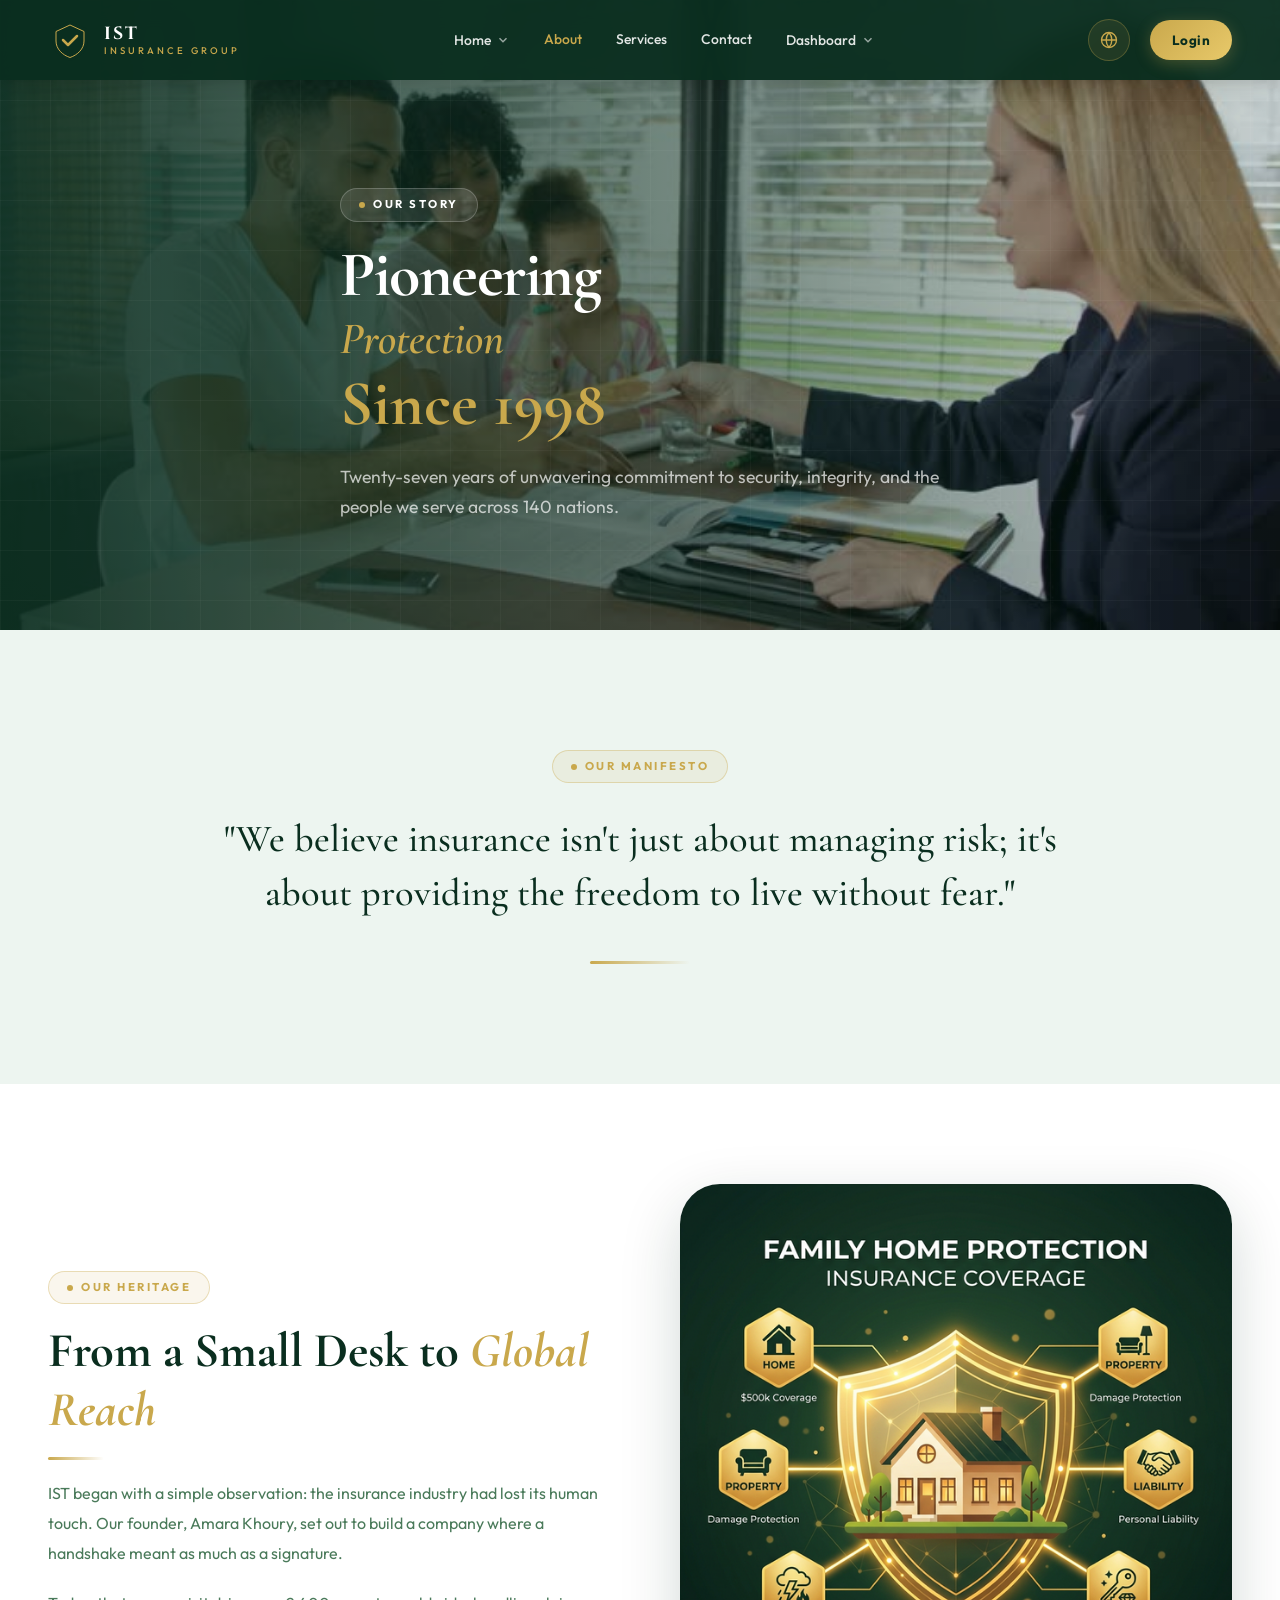
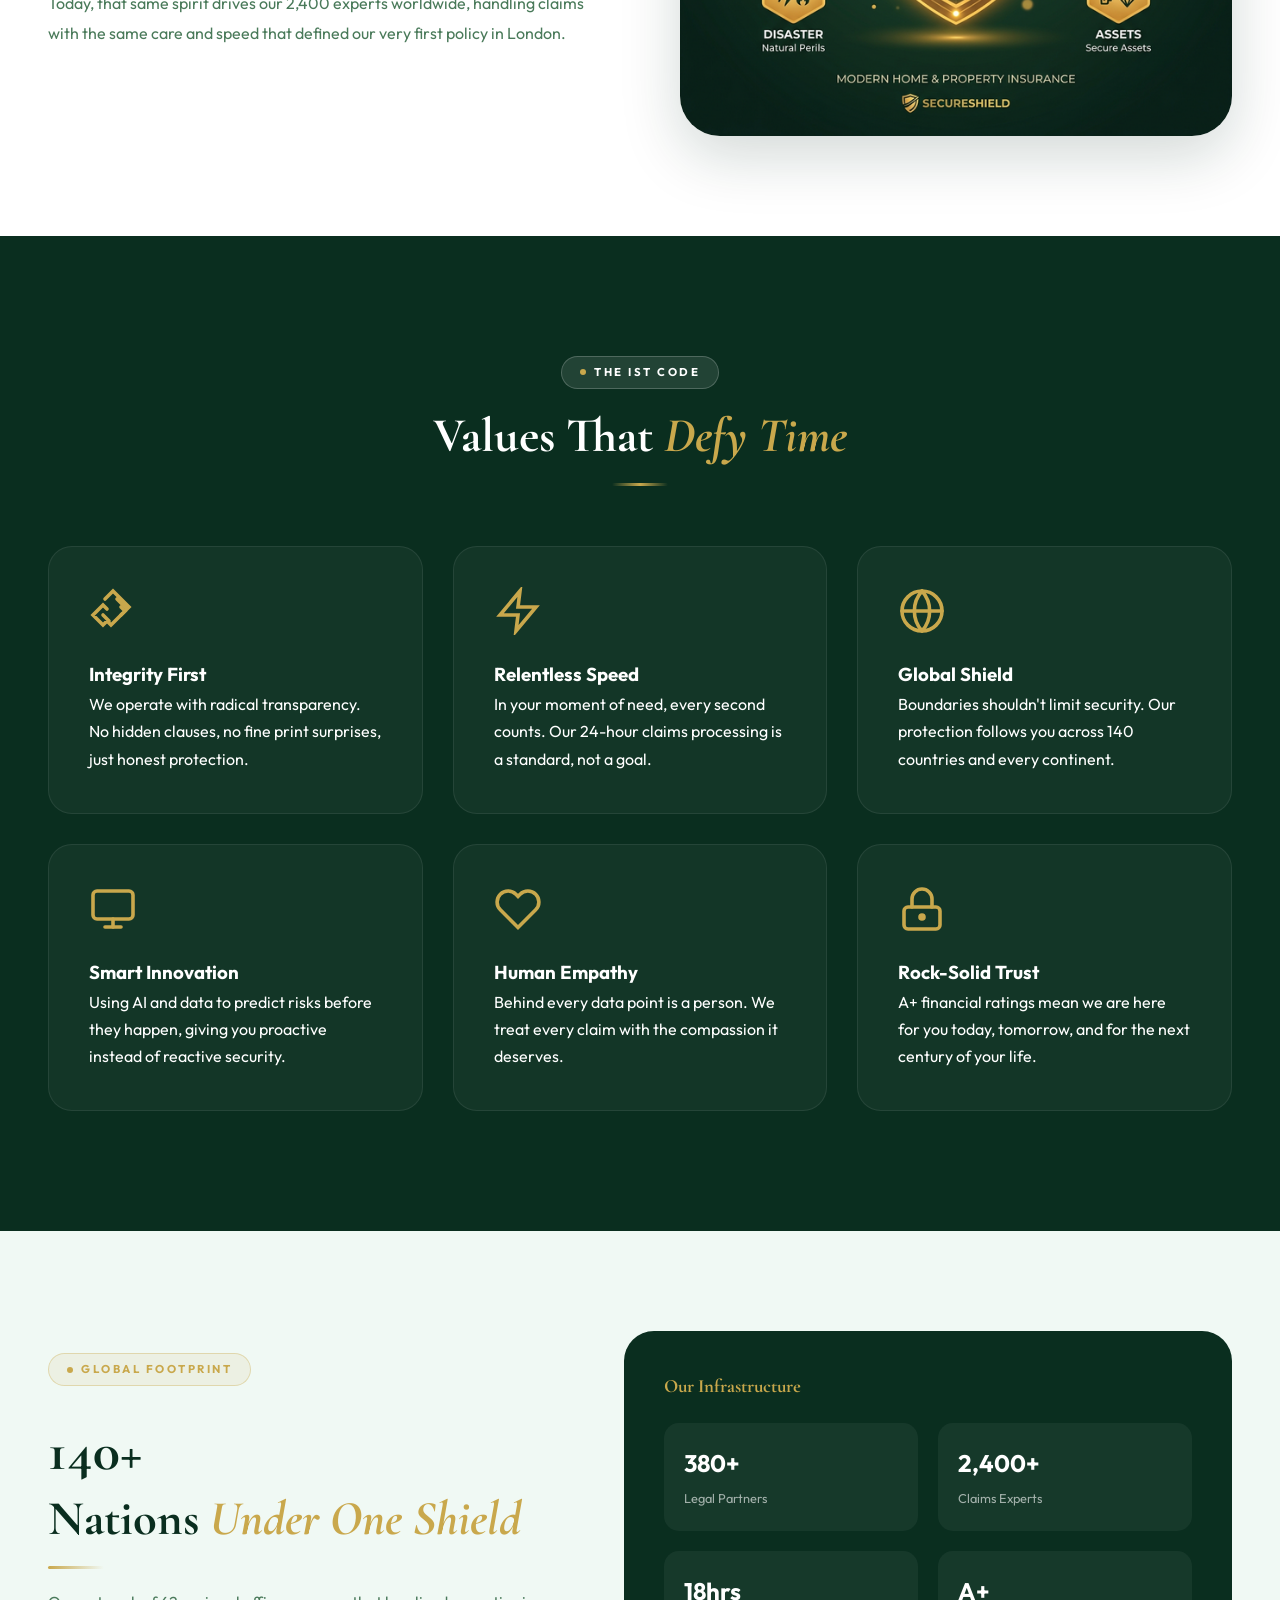
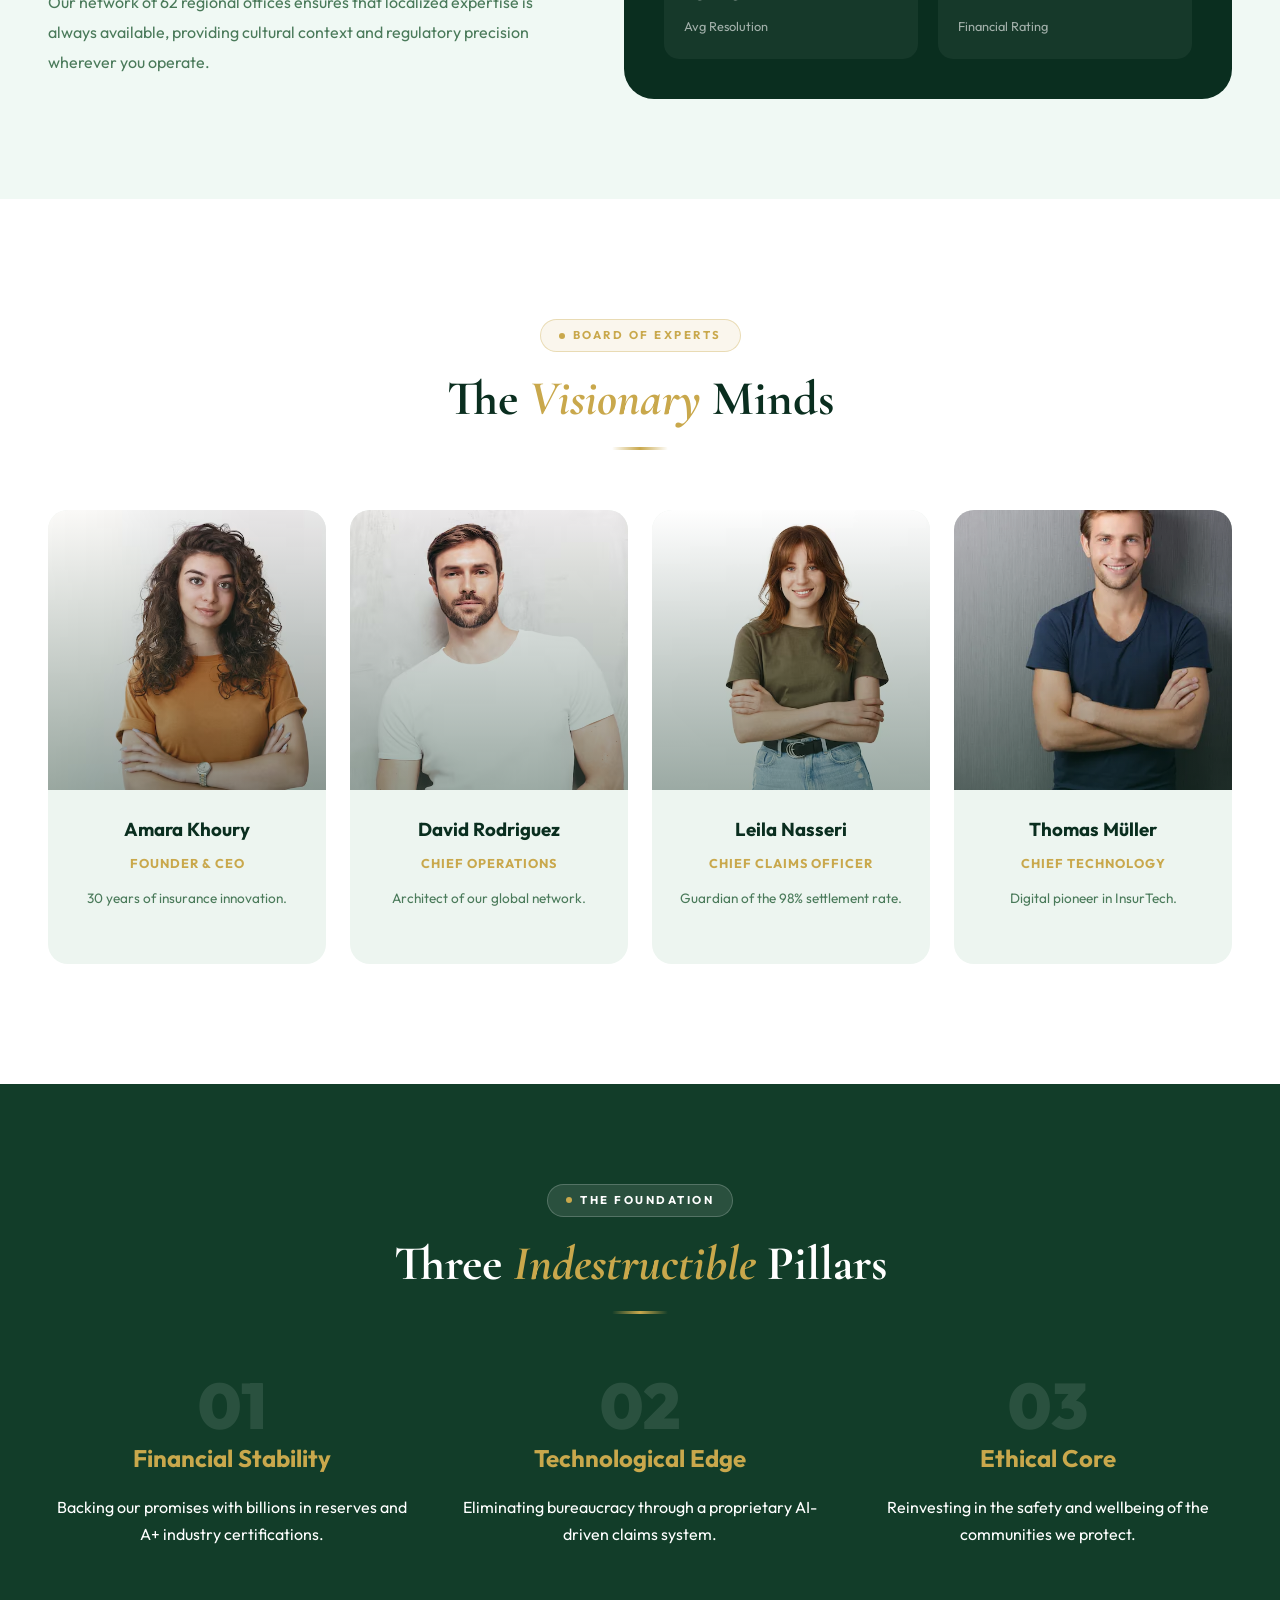
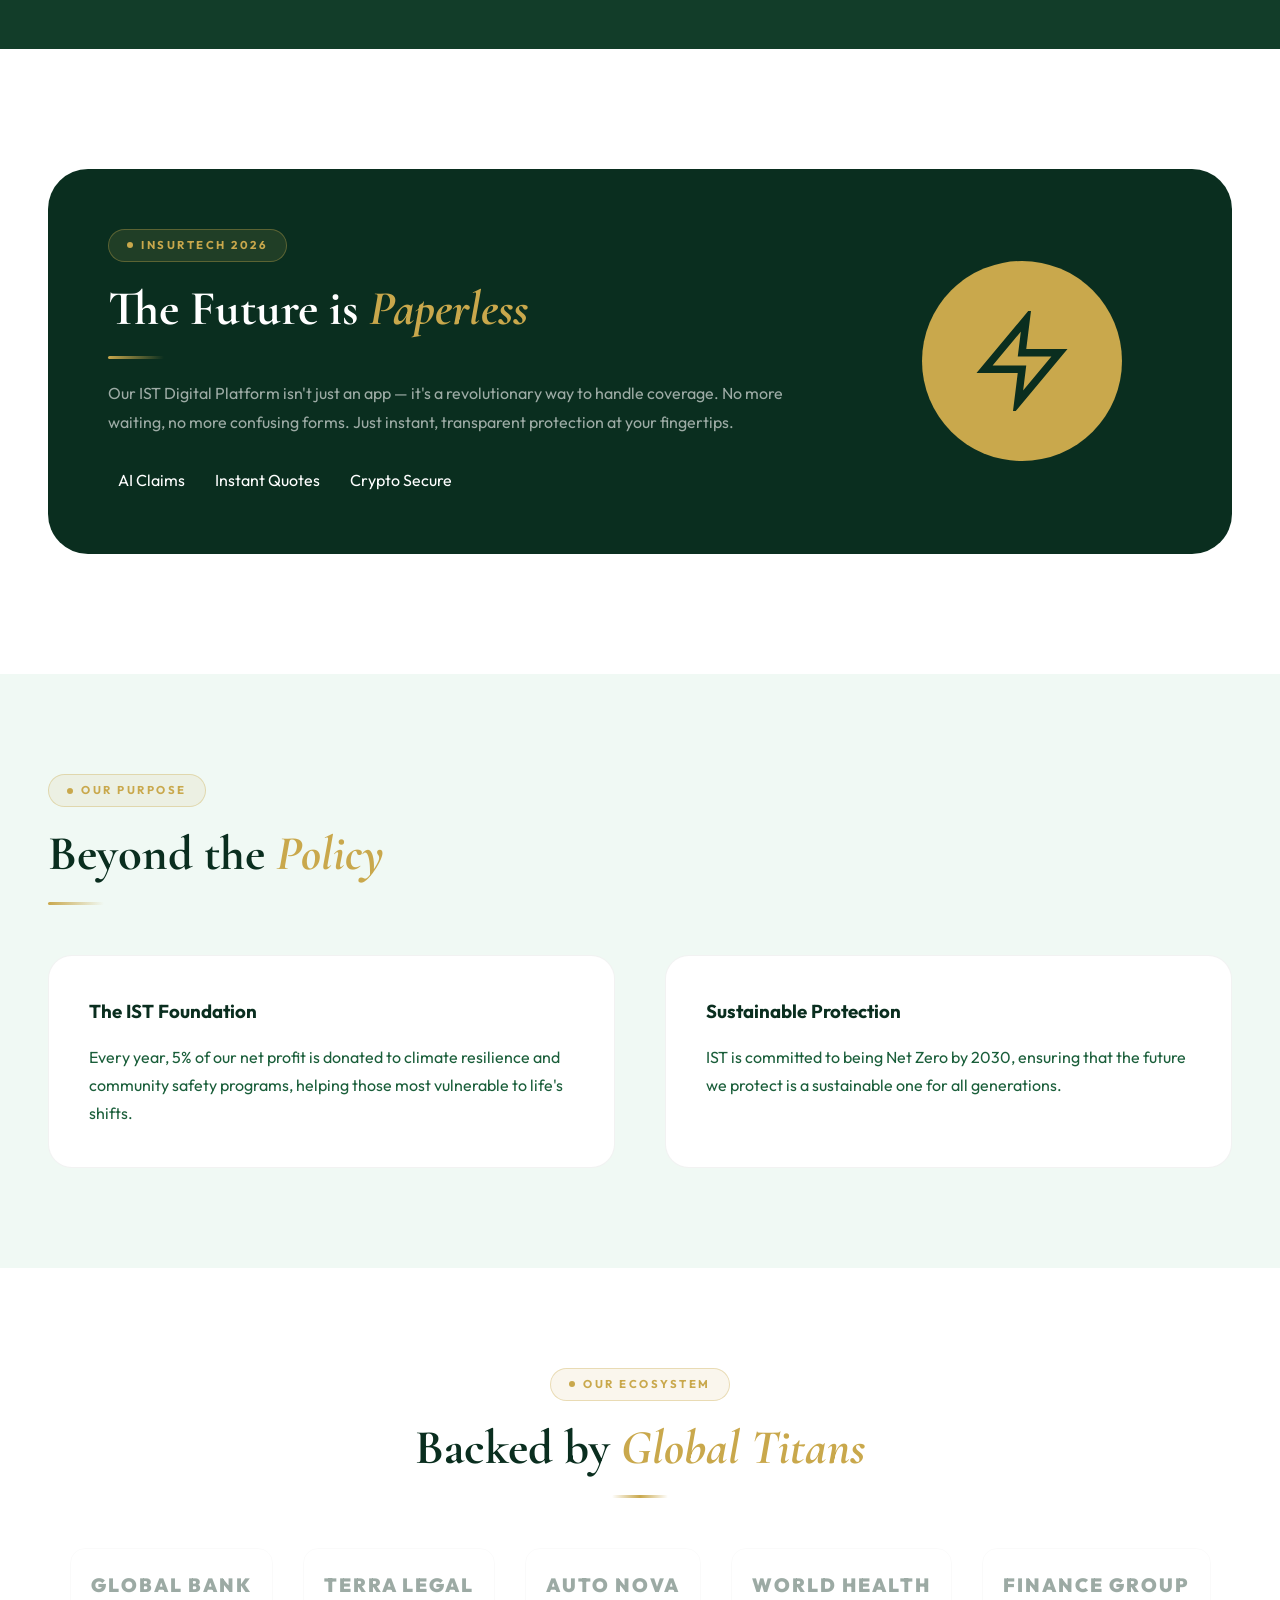
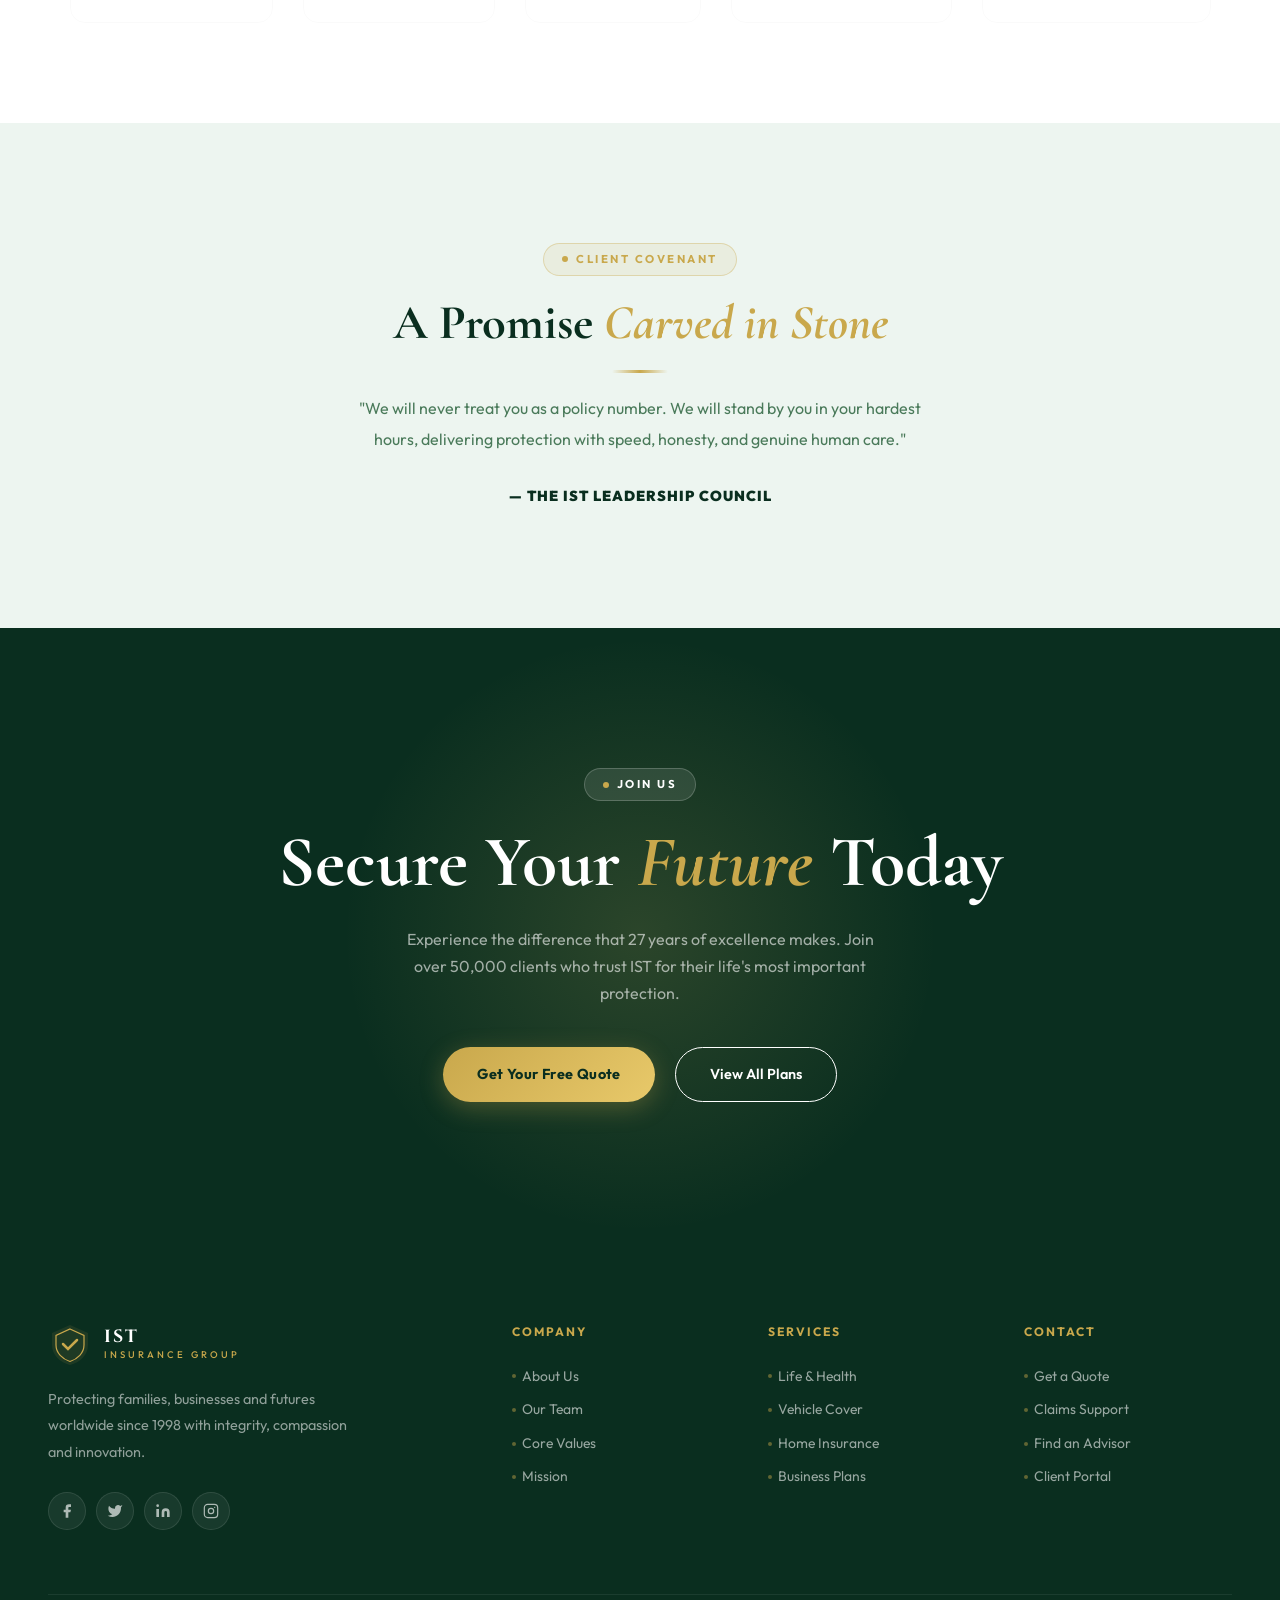
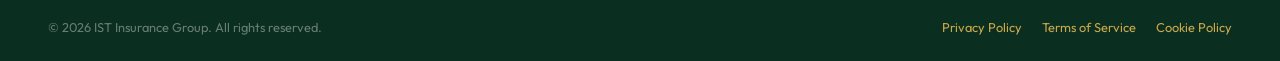
==== about.html @ d2c10c04 "Initial commit" ====
<!DOCTYPE html>
<html lang="en" dir="ltr">
<head>
    <meta charset="UTF-8"/>
    <meta name="viewport" content="width=device-width,initial-scale=1.0"/>
    <title>About IST Insurance — 27 Years of Trusted Protection</title>
    <meta name="description" content="Learn about IST Insurance Group, our 27-year heritage, our global mission, and the leadership team driving the future of protection."/>
    <link rel="icon" href="favicon.svg" type="image/svg+xml"/>
    <link rel="stylesheet" href="styles.css"/>
    <link rel="stylesheet" href="about.css"/>
</head>
<body>

<!-- 1. HERO SECTION -->
<section class="abt-hero section" id="page-hero">
    <div class="abt-hero-bg"></div>
    <div class="abt-hero-grid"></div>
    <div class="container">
        <div class="abt-hero-content reveal">
            <div class="section-badge" style="background:rgba(255,255,255,0.1);border-color:rgba(255,255,255,0.2);color:#fff">Our Story</div>
            <h1 class="reveal delay-1">
                <span class="hero-h-top">Pioneering</span>
                <span class="hero-h-mid">Protection</span>
                <span class="hero-h-bot">Since 1998</span>
            </h1>
            <p class="reveal delay-2" style="color:rgba(255,255,255,0.7);max-width:600px;font-size:1.1rem">Twenty-seven years of unwavering commitment to security, integrity, and the people we serve across 140 nations.</p>
        </div>
    </div>
</section>

<!-- 2. MANIFESTO SECTION -->
<section class="abt-manifesto section" id="manifesto">
    <div class="container">
        <div class="reveal">
            <div class="section-badge" style="margin-bottom:30px">Our Manifesto</div>
            <p class="manifesto-text">"We believe insurance isn't just about managing risk; it's about providing the freedom to live without fear."</p>
            <div class="gold-line" style="margin:40px auto 0;width:100px"></div>
        </div>
    </div>
</section>

<!-- 3. HERITAGE / STORY SECTION -->
<section class="abt-heritage section" id="heritage">
    <div class="container">
        <div class="heritage-grid">
            <div class="reveal-left">
                <div class="section-badge">Our Heritage</div>
                <h2 class="section-title">From a Small Desk to <span class="accent">Global Reach</span></h2>
                <div class="gold-line"></div>
                <p class="section-subtitle">IST began with a simple observation: the insurance industry had lost its human touch. Our founder, Amara Khoury, set out to build a company where a handshake meant as much as a signature.</p>
                <p class="section-subtitle" style="margin-top:20px">Today, that same spirit drives our 2,400 experts worldwide, handling claims with the same care and speed that defined our very first policy in London.</p>
            </div>
            <div class="heritage-img reveal-right delay-2">
                <img src="img_why.png" alt="IST Heritage"/>
            </div>
        </div>
    </div>
</section>

<!-- 4. CORE VALUES SECTION -->
<section class="abt-values section" id="values">
    <div class="container">
        <div class="text-center">
            <div class="section-badge" style="background:rgba(255,255,255,0.1);border-color:rgba(255,255,255,0.2);color:#fff">The IST Code</div>
            <h2 class="section-title section-title-light reveal delay-1">Values That <span class="accent">Defy Time</span></h2>
            <div class="gold-line"></div>
        </div>
        <div class="values-grid-abt">
            <div class="val-card-abt reveal delay-1">
                <span class="val-icon-abt" data-icon="handshake"></span>
                <h3>Integrity First</h3>
                <p>We operate with radical transparency. No hidden clauses, no fine print surprises, just honest protection.</p>
            </div>
            <div class="val-card-abt reveal delay-2">
                <span class="val-icon-abt" data-icon="lightning"></span>
                <h3>Relentless Speed</h3>
                <p>In your moment of need, every second counts. Our 24-hour claims processing is a standard, not a goal.</p>
            </div>
            <div class="val-card-abt reveal delay-3">
                <span class="val-icon-abt" data-icon="globe"></span>
                <h3>Global Shield</h3>
                <p>Boundaries shouldn't limit security. Our protection follows you across 140 countries and every continent.</p>
            </div>
            <div class="val-card-abt reveal delay-4">
                <span class="val-icon-abt" data-icon="digital"></span>
                <h3>Smart Innovation</h3>
                <p>Using AI and data to predict risks before they happen, giving you proactive instead of reactive security.</p>
            </div>
            <div class="val-card-abt reveal delay-5">
                <span class="val-icon-abt" data-icon="heart"></span>
                <h3>Human Empathy</h3>
                <p>Behind every data point is a person. We treat every claim with the compassion it deserves.</p>
            </div>
            <div class="val-card-abt reveal delay-6">
                <span class="val-icon-abt" data-icon="secure"></span>
                <h3>Rock-Solid Trust</h3>
                <p>A+ financial ratings mean we are here for you today, tomorrow, and for the next century of your life.</p>
            </div>
        </div>
    </div>
</section>

<!-- 5. GLOBAL IMPACT SECTION -->
<section class="abt-global section" id="global">
    <div class="container">
        <div class="global-grid-abt">
            <div class="reveal-left">
                <div class="section-badge">Global Footprint</div>
                <h1 style="font-family:var(--ff-display);font-size:3.5rem;color:var(--forest);font-weight:900">140+</h1>
                <h2 class="section-title" style="margin-top:-10px">Nations <span class="accent">Under One Shield</span></h2>
                <div class="gold-line"></div>
                <p class="section-subtitle">Our network of 62 regional offices ensures that localized expertise is always available, providing cultural context and regulatory precision wherever you operate.</p>
            </div>
            <div class="reveal-right delay-2">
                <div style="background:var(--forest);border-radius:30px;padding:40px;color:#fff">
                    <h3 style="font-family:var(--ff-display);margin-bottom:20px;color:var(--gold)">Our Infrastructure</h3>
                    <div style="display:grid;grid-template-columns:1fr 1fr;gap:20px">
                        <div style="background:rgba(255,255,255,0.05);padding:20px;border-radius:15px">
                            <strong style="display:block;font-size:1.5rem">380+</strong>
                            <span style="font-size:0.8rem;opacity:0.6">Legal Partners</span>
                        </div>
                        <div style="background:rgba(255,255,255,0.05);padding:20px;border-radius:15px">
                            <strong style="display:block;font-size:1.5rem">2,400+</strong>
                            <span style="font-size:0.8rem;opacity:0.6">Claims Experts</span>
                        </div>
                        <div style="background:rgba(255,255,255,0.05);padding:20px;border-radius:15px">
                            <strong style="display:block;font-size:1.5rem">18hrs</strong>
                            <span style="font-size:0.8rem;opacity:0.6">Avg Resolution</span>
                        </div>
                        <div style="background:rgba(255,255,255,0.05);padding:20px;border-radius:15px">
                            <strong style="display:block;font-size:1.5rem">A+</strong>
                            <span style="font-size:0.8rem;opacity:0.6">Financial Rating</span>
                        </div>
                    </div>
                </div>
            </div>
        </div>
    </div>
</section>

<!-- 6. LEADERSHIP TEAM SECTION -->
<section class="abt-leadership section" id="leadership">
    <div class="container">
        <div class="text-center">
            <div class="section-badge">Board of Experts</div>
            <h2 class="section-title">The <span class="accent">Visionary</span> Minds</h2>
            <div class="gold-line"></div>
        </div>
        <div class="leadership-grid-abt">
            <div class="leader-card reveal delay-1">
                <div class="leader-img"><img src="f1.avif" style="width:100%;height:100%;object-fit:cover" alt="Amara Khoury"/></div>
                <div class="leader-info">
                    <h3>Amara Khoury</h3>
                    <span>Founder & CEO</span>
                    <p style="font-size:0.85rem;color:var(--text-light);margin-top:10px">30 years of insurance innovation.</p>
                </div>
            </div>
            <div class="leader-card reveal delay-2">
                <div class="leader-img"><img src="m1.avif" style="width:100%;height:100%;object-fit:cover" alt="David Rodriguez"/></div>
                <div class="leader-info">
                    <h3>David Rodriguez</h3>
                    <span>Chief Operations</span>
                    <p style="font-size:0.85rem;color:var(--text-light);margin-top:10px">Architect of our global network.</p>
                </div>
            </div>
            <div class="leader-card reveal delay-3">
                <div class="leader-img"><img src="f2.avif" style="width:100%;height:100%;object-fit:cover" alt="Leila Nasseri"/></div>
                <div class="leader-info">
                    <h3>Leila Nasseri</h3>
                    <span>Chief Claims Officer</span>
                    <p style="font-size:0.85rem;color:var(--text-light);margin-top:10px">Guardian of the 98% settlement rate.</p>
                </div>
            </div>
            <div class="leader-card reveal delay-4">
                <div class="leader-img"><img src="m2.jpg" style="width:100%;height:100%;object-fit:cover" alt="Thomas Müller"/></div>
                <div class="leader-info">
                    <h3>Thomas Müller</h3>
                    <span>Chief Technology</span>
                    <p style="font-size:0.85rem;color:var(--text-light);margin-top:10px">Digital pioneer in InsurTech.</p>
                </div>
            </div>
        </div>
    </div>
</section>

<!-- 7. OUR PILLARS SECTION -->
<section class="abt-pillars section" id="pillars">
    <div class="container">
        <div class="text-center">
            <div class="section-badge" style="background:rgba(255,255,255,0.1);border-color:rgba(255,255,255,0.2);color:#fff">The Foundation</div>
            <h2 class="section-title section-title-light">Three <span class="accent">Indestructible</span> Pillars</h2>
            <div class="gold-line"></div>
        </div>
        <div class="pillar-row">
            <div class="pillar-item reveal delay-1">
                <div class="pillar-num">01</div>
                <h3>Financial Stability</h3>
                <p>Backing our promises with billions in reserves and A+ industry certifications.</p>
            </div>
            <div class="pillar-item reveal delay-2">
                <div class="pillar-num">02</div>
                <h3>Technological Edge</h3>
                <p>Eliminating bureaucracy through a proprietary AI-driven claims system.</p>
            </div>
            <div class="pillar-item reveal delay-3">
                <div class="pillar-num">03</div>
                <h3>Ethical Core</h3>
                <p>Reinvesting in the safety and wellbeing of the communities we protect.</p>
            </div>
        </div>
    </div>
</section>

<!-- 8. INNOVATION HUB SECTION -->
<section class="abt-innovation section" id="innovation">
    <div class="container">
        <div class="innov-box reveal">
            <div style="flex:1">
                <div class="section-badge" style="background:rgba(232, 201, 106, 0.1);color:var(--gold)">InsurTech 2026</div>
                <h2 class="section-title section-title-light">The Future is <span class="accent">Paperless</span></h2>
                <div class="gold-line"></div>
                <p style="color:rgba(255,255,255,0.6);margin-top:20px;line-height:1.8">Our IST Digital Platform isn't just an app — it's a revolutionary way to handle coverage. No more waiting, no more confusing forms. Just instant, transparent protection at your fingertips.</p>
                <div style="display:flex;gap:20px;margin-top:30px">
                    <span style="display:flex;align-items:center;gap:10px"><span data-icon="check" style="color:var(--gold)"></span>AI Claims</span>
                    <span style="display:flex;align-items:center;gap:10px"><span data-icon="check" style="color:var(--gold)"></span>Instant Quotes</span>
                    <span style="display:flex;align-items:center;gap:10px"><span data-icon="check" style="color:var(--gold)"></span>Crypto Secure</span>
                </div>
            </div>
            <div style="flex:0 0 300px;text-align:center">
                <div style="width:200px;height:200px;background:var(--gold);border-radius:50%;margin:0 auto;display:flex;align-items:center;justify-content:center;color:var(--forest)">
                    <div data-icon="lightning" style="width:100px;height:100px"></div>
                </div>
            </div>
        </div>
    </div>
</section>

<!-- 9. SOCIAL RESPONSIBILITY SECTION -->
<section class="abt-csr section" id="csr">
    <div class="container">
        <div class="reveal">
            <div class="section-badge">Our Purpose</div>
            <h2 class="section-title">Beyond the <span class="accent">Policy</span></h2>
            <div class="gold-line"></div>
        </div>
        <div class="csr-grid">
            <div class="reveal-left delay-1" style="background:#fff;padding:40px;border-radius:24px;border:1px solid rgba(0,0,0,0.05)">
                <h3 style="color:var(--forest);margin-bottom:15px">The IST Foundation</h3>
                <p style="color:var(--text-mid);line-height:1.75">Every year, 5% of our net profit is donated to climate resilience and community safety programs, helping those most vulnerable to life's shifts.</p>
            </div>
            <div class="reveal-right delay-2" style="background:#fff;padding:40px;border-radius:24px;border:1px solid rgba(0,0,0,0.05)">
                <h3 style="color:var(--forest);margin-bottom:15px">Sustainable Protection</h3>
                <p style="color:var(--text-mid);line-height:1.75">IST is committed to being Net Zero by 2030, ensuring that the future we protect is a sustainable one for all generations.</p>
            </div>
        </div>
    </div>
</section>

<!-- 10. PARTNERS SECTION -->
<section class="abt-partners section" id="partners">
    <div class="container">
        <div class="text-center reveal">
            <div class="section-badge">Our Ecosystem</div>
            <h2 class="section-title">Backed by <span class="accent">Global Titans</span></h2>
            <div class="gold-line"></div>
        </div>
        <div class="partner-wrap reveal delay-1">
            <div style="padding:20px;border:1px solid rgba(0,0,0,0.05);border-radius:15px;font-weight:900;opacity:0.4;font-size:1.2rem;letter-spacing:2px">GLOBAL BANK</div>
            <div style="padding:20px;border:1px solid rgba(0,0,0,0.05);border-radius:15px;font-weight:900;opacity:0.4;font-size:1.2rem;letter-spacing:2px">TERRA LEGAL</div>
            <div style="padding:20px;border:1px solid rgba(0,0,0,0.05);border-radius:15px;font-weight:900;opacity:0.4;font-size:1.2rem;letter-spacing:2px">AUTO NOVA</div>
            <div style="padding:20px;border:1px solid rgba(0,0,0,0.05);border-radius:15px;font-weight:900;opacity:0.4;font-size:1.2rem;letter-spacing:2px">WORLD HEALTH</div>
            <div style="padding:20px;border:1px solid rgba(0,0,0,0.05);border-radius:15px;font-weight:900;opacity:0.4;font-size:1.2rem;letter-spacing:2px">FINANCE GROUP</div>
        </div>
    </div>
</section>

<!-- 11. OUR PROMISE SECTION -->
<section class="abt-promise section" id="promise">
    <div class="container">
        <div class="reveal text-center">
            <div class="section-badge">Client Covenant</div>
            <h2 class="section-title">A Promise <span class="accent">Carved in Stone</span></h2>
            <div class="gold-line"></div>
            <p class="section-subtitle" style="margin:20px auto 0">"We will never treat you as a policy number. We will stand by you in your hardest hours, delivering protection with speed, honesty, and genuine human care."</p>
            <div style="margin-top:30px;font-weight:900;color:var(--forest);font-size:0.9rem;letter-spacing:1px">— THE IST LEADERSHIP COUNCIL</div>
        </div>
    </div>
</section>

<!-- 12. FINAL CTA SECTION -->
<section class="abt-cta section" id="join">
    <div class="cta-glow"></div>
    <div class="container reveal">
        <div class="section-badge" style="background:rgba(255,255,255,0.1);border-color:rgba(255,255,255,0.2);color:#fff">Join Us</div>
        <h2 class="section-title section-title-light" style="font-size:clamp(2.5rem,6vw,4.5rem)">Secure Your <span class="accent">Future</span> Today</h2>
        <p style="color:rgba(255,255,255,0.6);margin:20px auto 40px;max-width:500px">Experience the difference that 27 years of excellence makes. Join over 50,000 clients who trust IST for their life's most important protection.</p>
        <div style="display:flex;gap:20px;justify-content:center;flex-wrap:wrap">
            <a href="contact.html" class="btn-primary">Get Your Free Quote</a>
            <a href="services.html" class="btn-outline" style="border-color:#fff;color:#fff">View All Plans</a>
        </div>
    </div>
</section>

<script src="icons.js"></script>
<script src="components.js"></script>
</body>
</html>
---- styles.css ----
/* ============================================================
   IST INSURANCE — GLOBAL DESIGN SYSTEM v2
   Font: PMingLiU-ExtB (system) + Cinzel + Outfit
   Palette: Forest Green | Gold | Ivory | White
   ============================================================ */
@import url('https://fonts.googleapis.com/css2?family=Cinzel:wght@400;600;700&family=Outfit:wght@300;400;500;600;700;800&family=Cormorant+Garamond:ital,wght@0,400;0,600;0,700;1,400;1,600;1,700&display=swap');

:root {
  /* ── Greens ── */
  --forest:       #0A2E1F;
  --forest-mid:   #123D29;
  --forest-light: #1A5E3A;
  --green-soft:   #2D7A56;
  --green-pale:   #EBF5F0;
  --green-tint:   #F0F9F4;

  /* ── Gold ── */
  --gold:         #C9A84C;
  --gold-light:   #E8C96A;
  --gold-pale:    #F5E6B8;

  /* ── Neutrals ── */
  --ivory:        #F8FAF8;
  --ivory-dark:   #EDF5F0;
  --white:        #FFFFFF;
  --text-dark:    #0A2E1F;
  --text-mid:     #1A5E3A;
  --text-light:   #4A7A5A;
  --text-muted:   #7FA98A;
  --slate:        #6B8C7A;

  /* ── Fonts ── */
  --ff-display:   'PMingLiU-ExtB', 'Cormorant Garamond', Georgia, serif;
  --ff-title:     'Cinzel', 'PMingLiU-ExtB', serif;
  --ff-body:      'Outfit', sans-serif;

  /* ── Radii ── */
  --radius-sm:    6px;
  --radius-md:    14px;
  --radius-lg:    28px;
  --radius-xl:    80px;

  /* ── Shadows ── */
  --shadow-sm:    0 2px 12px rgba(10,46,31,.07);
  --shadow-md:    0 8px 32px rgba(10,46,31,.12);
  --shadow-lg:    0 20px 60px rgba(10,46,31,.18);
  --shadow-gold:  0 8px 32px rgba(201,168,76,.28);

  /* ── Transitions ── */
  --t:            0.35s cubic-bezier(.4,0,.2,1);
  --ts:           0.65s cubic-bezier(.4,0,.2,1);

  --header-h:     80px;
}

/* ── Reset ── */
*,*::before,*::after{box-sizing:border-box;margin:0;padding:0}
html{scroll-behavior:smooth;font-size:16px}
body{font-family:var(--ff-body);background:var(--ivory);color:var(--text-dark);line-height:1.7;overflow-x:hidden}
[dir=rtl] body{direction:rtl}
img{max-width:100%;display:block}
a{text-decoration:none;color:inherit}
ul{list-style:none}
button{font-family:var(--ff-body);cursor:pointer;border:none;outline:none}
::-webkit-scrollbar{width:6px}
::-webkit-scrollbar-track{background:var(--forest)}
::-webkit-scrollbar-thumb{background:var(--gold);border-radius:10px}

/* ══ HEADER ══ */
.site-header{
  position:fixed;top:0;left:0;right:0;
  height:var(--header-h);z-index:1000;
  display:flex;align-items:center;padding:0 48px;
  transition:background var(--t),box-shadow var(--t);
  background:rgba(10,46,31,.95);
  backdrop-filter:blur(12px);
  box-shadow:0 2px 20px rgba(0,0,0,.15);
}
.site-header.scrolled{
  background:rgba(10,46,31,.98);
  backdrop-filter:blur(24px);
  box-shadow:0 4px 30px rgba(0,0,0,.22);
}
.header-inner{display:flex;align-items:center;width:100%;max-width:1400px;margin:0 auto;gap:32px}

/* Logo */
.header-logo{display:flex;align-items:center;gap:12px;flex-shrink:0}
.logo-icon{width:44px;height:44px}
.logo-text{display:flex;flex-direction:column;line-height:1.1}
.logo-text .lt1{font-family:var(--ff-title);font-size:1.1rem;font-weight:700;color:#fff;letter-spacing:2px}
.logo-text .lt2{font-size:.6rem;font-weight:500;color:var(--gold);letter-spacing:3px;text-transform:uppercase;margin-top:1px}

/* Desktop Nav */
.header-nav{flex:1;display:flex;align-items:center;justify-content:center}
.nav-list{display:flex;align-items:center;gap:2px}
.nav-item{position:relative}
.nav-link{display:flex;align-items:center;gap:5px;padding:8px 16px;font-size:.87rem;font-weight:500;color:rgba(255,255,255,.88);border-radius:var(--radius-sm);transition:color var(--t);white-space:nowrap;cursor:pointer;background:none}
.nav-link:hover,.nav-link.active{color:var(--gold)}
.nav-link .chev{width:14px;height:14px;transition:transform var(--t);opacity:.65;flex-shrink:0}
.nav-item:hover .chev,.nav-item:focus-within .chev{transform:rotate(180deg)}

/* Dropdown */
.dropdown{position:absolute;top:calc(100% + 14px);left:50%;transform:translateX(-50%) translateY(-8px);min-width:220px;background:rgba(10,46,31,.97);backdrop-filter:blur(20px);border:1px solid rgba(201,168,76,.2);border-radius:var(--radius-md);padding:8px;opacity:0;visibility:hidden;pointer-events:none;transition:opacity var(--t),transform var(--t),visibility var(--t);box-shadow:var(--shadow-lg)}
[dir=rtl] .dropdown{left:auto;right:50%;transform:translateX(50%) translateY(-8px)}
.nav-item:hover .dropdown,.nav-item:focus-within .dropdown{opacity:1;visibility:visible;pointer-events:all;transform:translateX(-50%) translateY(0)}
[dir=rtl] .nav-item:hover .dropdown,[dir=rtl] .nav-item:focus-within .dropdown{transform:translateX(50%) translateY(0)}
.dropdown a{display:flex;align-items:center;gap:10px;padding:10px 16px;font-size:.85rem;font-weight:500;color:rgba(255,255,255,.82);border-radius:var(--radius-sm);transition:background var(--t),color var(--t)}
.dropdown a:hover{background:rgba(201,168,76,.12);color:var(--gold)}
.dropdown a svg{width:16px;height:16px;flex-shrink:0;opacity:.65}

/* Header right */
.header-right{display:flex;align-items:center;gap:20px;flex-shrink:0}
.lang-toggle{width:42px;height:42px;border-radius:50%;background:rgba(201,168,76,.1);border:1px solid rgba(201,168,76,.3);display:flex;align-items:center;justify-content:center;cursor:pointer;transition:background var(--t),transform var(--t);color:var(--gold)}
.lang-toggle:hover{background:rgba(201,168,76,.22);transform:rotate(18deg)}
.lang-toggle svg{width:18px;height:18px}
.btn-cta{padding:9px 22px;background:linear-gradient(135deg,var(--gold),var(--gold-light));color:var(--forest);font-size:.84rem;font-weight:700;letter-spacing:.4px;border-radius:var(--radius-xl);transition:box-shadow var(--t),transform var(--t);box-shadow:0 4px 16px rgba(201,168,76,.28);display:inline-block}
.btn-cta:hover{transform:translateY(-2px);box-shadow:var(--shadow-gold)}

/* Hamburger */
.hamburger{display:none;flex-direction:column;gap:5px;width:36px;height:36px;padding:6px;border-radius:var(--radius-sm);background:rgba(255,255,255,.07);cursor:pointer}
.hamburger span{display:block;height:2px;background:#fff;border-radius:2px;transition:transform var(--t),opacity var(--t)}
.hamburger span:nth-child(2){width:70%}
[dir=rtl] .hamburger span:nth-child(2){margin-left:auto;margin-right:0}
.hamburger.open span:nth-child(1){transform:translateY(7px) rotate(45deg)}
.hamburger.open span:nth-child(2){opacity:0;transform:scaleX(0)}
.hamburger.open span:nth-child(3){transform:translateY(-7px) rotate(-45deg)}

/* Mobile Menu */
.mobile-menu {
    position: fixed;
    top: var(--header-h);
    left: 0;
    right: 0;
    bottom: 0;
    background: rgba(10, 46, 31, .99);
    backdrop-filter: blur(20px);
    z-index: 999;
    padding: 32px 28px;
    overflow-y: auto;
    transform: translateX(-105%);
    transition: transform var(--ts);
}

.mobile-menu.open {
    transform: translateX(0);
}

[dir=rtl] .mobile-menu {
    transform: translateX(105%);
}

[dir=rtl] .mobile-menu.open {
    transform: translateX(0);
}

.mobile-nav-list {
    display: flex;
    flex-direction: column;
    gap: 4px;
}

.mobile-nav-link {
    display: flex;
    align-items: center;
    justify-content: space-between;
    padding: 14px 18px;
    font-size: 1rem;
    font-weight: 600;
    color: #fff;
    border-radius: var(--radius-md);
    transition: background var(--t), color var(--t);
    width: 100%;
    text-align: left;
    background: none;
}

[dir=rtl] .mobile-nav-link {
    text-align: right;
}

.mobile-nav-link:hover,
.mobile-nav-link.active {
    background: rgba(201, 168, 76, .1);
    color: var(--gold);
}

.mobile-nav-link .chev {
    width: 16px;
    height: 16px;
    transition: transform var(--t);
    opacity: .6;
}

.mobile-nav-link.expanded .chev {
    transform: rotate(180deg);
}

.mobile-dropdown {
    max-height: 0;
    overflow: hidden;
    transition: max-height var(--ts);
}

.mobile-dropdown.open {
    max-height: 200px;
}

.mobile-dropdown a {
    display: flex;
    align-items: center;
    gap: 8px;
    padding: 11px 36px;
    font-size: .9rem;
    color: rgba(255, 255, 255, .68);
    transition: color var(--t);
}

.mobile-dropdown a:hover {
    color: var(--gold);
}

.mobile-divider {
    height: 1px;
    background: rgba(255, 255, 255, .07);
    margin: 18px 0;
}

.mobile-bottom {
    display: flex;
    align-items: center;
    justify-content: center;
    margin-top: 20px;
}

/* ══ LAYOUT UTILS ══ */
.section{position:relative;overflow:hidden}
.container{max-width:1280px;margin:0 auto;padding:0 48px}
.section-badge{display:inline-flex;align-items:center;gap:8px;padding:6px 18px;background:rgba(201,168,76,.1);border:1px solid rgba(201,168,76,.35);border-radius:var(--radius-xl);font-size:.71rem;font-weight:700;letter-spacing:2.5px;text-transform:uppercase;color:var(--gold);margin-bottom:18px}
.section-badge::before{content:'';width:6px;height:6px;background:var(--gold);border-radius:50%}
.section-title{font-family:var(--ff-display);font-size:clamp(1.7rem,3.8vw,3.1rem);font-weight:700;line-height:1.2;color:var(--forest);overflow-wrap:break-word;word-wrap:break-word}
.section-title .accent{color:var(--gold);font-style:italic}
.section-title-light{color:#fff !important}
.section-subtitle{font-size:1rem;color:var(--text-light);max-width:580px;line-height:1.88;overflow-wrap:break-word}
.section-subtitle-light{color:rgba(255,255,255,.68) !important}
.text-center{text-align:center}
.text-center .section-subtitle{margin:0 auto}
.gold-line{width:56px;height:3px;background:linear-gradient(90deg,var(--gold),transparent);border-radius:2px;margin:18px 0}
.text-center .gold-line{margin:18px auto;background:linear-gradient(90deg,transparent,var(--gold),transparent)}

/* ── Buttons ── */
.btn-primary{display:inline-flex;align-items:center;gap:10px;padding:14px 34px;background:linear-gradient(135deg,var(--gold),var(--gold-light));color:var(--forest);font-size:.9rem;font-weight:700;letter-spacing:.4px;border-radius:var(--radius-xl);transition:transform var(--t),box-shadow var(--t);box-shadow:0 6px 24px rgba(201,168,76,.3);cursor:pointer;border:none;font-family:var(--ff-body)}
.btn-primary:hover{transform:translateY(-3px);box-shadow:0 12px 36px rgba(201,168,76,.45)}
.btn-outline{display:inline-flex;align-items:center;gap:10px;padding:14px 34px;background:transparent;color:#fff;font-size:.9rem;font-weight:600;border-radius:var(--radius-xl);border:1.5px solid rgba(255,255,255,.42);transition:border-color var(--t),color var(--t),transform var(--t);cursor:pointer;font-family:var(--ff-body)}
.btn-outline:hover{border-color:var(--gold);color:var(--gold);transform:translateY(-3px)}
.btn-outline-dark{display:inline-flex;align-items:center;gap:10px;padding:14px 34px;background:transparent;color:var(--forest);font-size:.9rem;font-weight:600;border-radius:var(--radius-xl);border:1.5px solid var(--forest);transition:background var(--t),color var(--t),transform var(--t);cursor:pointer;font-family:var(--ff-body)}
.btn-outline-dark:hover{background:var(--forest);color:#fff;transform:translateY(-3px)}
.btn-outline-dark-gold{display:inline-flex;align-items:center;gap:10px;padding:14px 34px;background:transparent;color:var(--gold);font-size:.9rem;font-weight:600;border-radius:var(--radius-xl);border:1.5px solid var(--gold);transition:background var(--t),color var(--t),transform var(--t);cursor:pointer;font-family:var(--ff-body)}
.btn-outline-dark-gold:hover{background:var(--gold);color:var(--forest);transform:translateY(-3px)}

/* ── Card ── */
.card{background:#fff;border-radius:var(--radius-lg);box-shadow:var(--shadow-sm);border:1px solid rgba(10,46,31,.07);transition:transform var(--t),box-shadow var(--t);overflow:hidden}
.card:hover{transform:translateY(-6px);box-shadow:var(--shadow-md)}

/* ── Icon containers ── */
.icon-box{width:52px;height:52px;border-radius:14px;display:flex;align-items:center;justify-content:center;flex-shrink:0}
.icon-box svg{width:24px;height:24px}
.icon-box-sm{width:40px;height:40px;border-radius:10px;display:flex;align-items:center;justify-content:center;flex-shrink:0}
.icon-box-sm svg{width:18px;height:18px}
.icon-box-lg{width:68px;height:68px;border-radius:18px;display:flex;align-items:center;justify-content:center;flex-shrink:0}
.icon-box-lg svg{width:32px;height:32px}

/* ── Reveal Animations ── */
.reveal{opacity:0;transform:translateY(36px);transition:opacity .8s ease,transform .8s ease}
.reveal.visible{opacity:1;transform:translateY(0)}
.reveal-left{opacity:0;transform:translateX(-48px);transition:opacity .8s ease,transform .8s ease}
.reveal-left.visible{opacity:1;transform:translateX(0)}
.reveal-right{opacity:0;transform:translateX(48px);transition:opacity .8s ease,transform .8s ease}
.reveal-right.visible{opacity:1;transform:translateX(0)}
.reveal-scale{opacity:0;transform:scale(.88);transition:opacity .8s ease,transform .8s ease}
.reveal-scale.visible{opacity:1;transform:scale(1)}
[dir=rtl] .reveal-left{transform:translateX(48px)}
[dir=rtl] .reveal-left.visible{transform:translateX(0)}
[dir=rtl] .reveal-right{transform:translateX(-48px)}
[dir=rtl] .reveal-right.visible{transform:translateX(0)}
.delay-1{transition-delay:.1s!important}.delay-2{transition-delay:.2s!important}
.delay-3{transition-delay:.3s!important}.delay-4{transition-delay:.4s!important}
.delay-5{transition-delay:.5s!important}.delay-6{transition-delay:.6s!important}
.delay-7{transition-delay:.7s!important}.delay-8{transition-delay:.8s!important}

/* blob */
.blob{position:absolute;border-radius:50%;filter:blur(80px);pointer-events:none;z-index:0}

/* ══ FOOTER ══ */
.site-footer{background:var(--forest);color:rgba(255,255,255,.72);padding:80px 0 0}
.footer-grid{display:grid;grid-template-columns:2fr 1fr 1fr 1fr;gap:48px;padding-bottom:64px}
.footer-brand p{font-size:.9rem;line-height:1.85;margin:20px 0 26px;color:rgba(255,255,255,.55);max-width:300px}
.footer-socials{display:flex;gap:10px}
.footer-socials a{width:38px;height:38px;border-radius:50%;background:rgba(255,255,255,.06);border:1px solid rgba(255,255,255,.1);display:flex;align-items:center;justify-content:center;color:rgba(255,255,255,.65);font-size:.78rem;transition:background var(--t),border-color var(--t),color var(--t)}
.footer-socials a:hover{background:rgba(201,168,76,.15);border-color:var(--gold);color:var(--gold)}
.footer-socials a svg{width:16px;height:16px}
.footer-col h4{font-size:.76rem;font-weight:700;letter-spacing:2px;text-transform:uppercase;color:var(--gold);margin-bottom:22px}
.footer-col ul{display:flex;flex-direction:column;gap:10px}
.footer-col ul li a{font-size:.87rem;color:rgba(255,255,255,.58);transition:color var(--t),padding-left var(--t);display:flex;align-items:center;gap:6px}
.footer-col ul li a:hover{color:var(--gold);padding-left:6px}
[dir=rtl] .footer-col ul li a:hover{padding-left:0;padding-right:6px}
.footer-col ul li a::before{content:'';width:4px;height:4px;background:var(--gold);border-radius:50%;opacity:.45;flex-shrink:0;transition:opacity var(--t)}
.footer-col ul li a:hover::before{opacity:1}
.footer-bottom{border-top:1px solid rgba(255,255,255,.07);padding:22px 0}
.footer-bottom-inner{display:flex;align-items:center;justify-content:space-between;flex-wrap:wrap;gap:12px;font-size:.8rem;color:rgba(255,255,255,.38)}
.footer-bottom-inner a{color:var(--gold);transition:opacity var(--t)}
.footer-bottom-inner a:hover{opacity:.7}

/* ══ PAGE HERO (shared light hero) ══ */
.pg-hero{min-height:55vh;display:flex;align-items:center;background:var(--green-tint);padding-top:var(--header-h);position:relative;overflow:hidden}
.pg-hero::before{content:'';position:absolute;inset:0;background:linear-gradient(135deg,rgba(10,46,31,.04) 0%,rgba(201,168,76,.04) 100%)}
.pg-hero-pattern{position:absolute;inset:0;background-image:linear-gradient(rgba(10,46,31,.05) 1px,transparent 1px),linear-gradient(90deg,rgba(10,46,31,.05) 1px,transparent 1px);background-size:60px 60px}
.pg-hero-content{position:relative;z-index:2;padding:80px 0}
.pg-hero h1{font-family:var(--ff-display);font-size:clamp(2.5rem,6vw,5rem);font-weight:700;color:var(--forest);line-height:1.1;margin-bottom:16px}
.pg-hero h1 span{color:var(--gold);font-style:italic}
.pg-hero p{font-size:1.05rem;color:var(--text-light);max-width:560px;line-height:1.85}
.pg-breadcrumb{display:flex;align-items:center;gap:8px;font-size:.8rem;color:var(--text-muted);margin-bottom:24px}
.pg-breadcrumb a{color:var(--gold)}
.pg-breadcrumb span{color:var(--text-muted)}
.pg-breadcrumb svg{width:12px;height:12px;opacity:.5}

/* ══ RESPONSIVE ══ */
@media(max-width:1100px){.header-nav{display:none}.btn-cta{display:none}.hamburger{display:flex}}
@media(max-width:900px){.container{padding:0 28px}.site-header{padding:0 24px 0 16px}.footer-grid{grid-template-columns:1fr 1fr;gap:36px}}
@media(max-width:600px){:root{--header-h:66px}.container{padding:0 18px}.site-header{padding:0 18px 0 12px}.footer-grid{grid-template-columns:1fr;gap:28px}.footer-bottom-inner{flex-direction:column;text-align:center}}
---- about.css ----
/* ABOUT PAGE SPECIFIC STYLES */
:root {
    --abt-accent: #E8C96A;
}

/* 1. HERO */
.abt-hero {
    min-height: 70vh;
    display: flex;
    align-items: center;
    background: var(--forest);
    padding-top: var(--header-h);
    position: relative;
    overflow: hidden;
    color: #fff;
}
.abt-hero-bg {
    position: absolute;
    inset: 0;
    background: linear-gradient(to right, rgba(10, 46, 31, 0.9) 0%, rgba(10, 46, 31, 0.4) 60%, transparent 100%), 
                url('i4.jpg') center/cover no-repeat;
    opacity: 0.8;
}
.abt-hero-grid {
    position: absolute;
    inset: 0;
    background-image: linear-gradient(rgba(255,255,255,0.03) 1px, transparent 1px), 
                      linear-gradient(90deg, rgba(255,255,255,0.03) 1px, transparent 1px);
    background-size: 50px 50px;
}
.abt-hero-content {
    position: relative;
    z-index: 2;
    max-width: 800px;
}
.abt-hero h1 {
    font-family: var(--ff-display);
    font-weight: 700;
    line-height: 1.1;
    color: #fff;
    margin-bottom: 22px;
}
.hero-h-top { font-size: clamp(2.5rem, 5vw, 5rem); display: block; letter-spacing: -1.5px; margin-bottom: 5px; }
.hero-h-mid { font-size: clamp(1.8rem, 3.5vw, 3.5rem); font-style: italic; color: var(--gold); display: block; font-weight: 600; margin-bottom: 5px; }
.hero-h-bot { font-size: clamp(2.5rem, 5vw, 5rem); color: var(--gold); display: block; line-height: 1.1; }

/* 2. MANIFESTO */
.abt-manifesto {
    padding: 120px 0;
    background: var(--ivory-dark);
    text-align: center;
}
.manifesto-text {
    max-width: 900px;
    margin: 0 auto;
    font-family: var(--ff-display);
    font-size: clamp(1.4rem, 3vw, 2.5rem);
    color: var(--forest);
    line-height: 1.4;
    font-weight: 500;
}

/* 3. HERITAGE */
.abt-heritage {
    padding: 100px 0;
    background: #fff;
}
.heritage-grid {
    display: grid;
    grid-template-columns: 1fr 1fr;
    gap: 80px;
    align-items: center;
}
.heritage-img {
    border-radius: 40px;
    overflow: hidden;
    position: relative;
    box-shadow: var(--shadow-lg);
}
.heritage-img img {
    width: 100%;
    height: 100%;
    display: block;
}

/* 4. VALUES */
.abt-values {
    padding: 120px 0;
    background: var(--forest);
    color: #fff;
}
.values-grid-abt {
    display: grid;
    grid-template-columns: repeat(3, 1fr);
    gap: 30px;
    margin-top: 60px;
}
.val-card-abt {
    background: rgba(255,255,255,0.04);
    border: 1px solid rgba(255,255,255,0.08);
    padding: 40px;
    border-radius: 24px;
    transition: transform 0.4s, background 0.4s;
}
.val-card-abt:hover {
    transform: translateY(-10px);
    background: rgba(255,255,255,0.08);
}
.val-icon-abt {
    width: 48px;
    height: 48px;
    color: var(--gold);
    margin-bottom: 24px;
    display: block;
}
.val-icon-abt svg{
    width: 100%;
    height: 100%;
}

/* 5. GLOBAL REACH */
.abt-global {
    padding: 100px 0;
    background: var(--green-tint);
}
.global-grid-abt {
    display: grid;
    grid-template-columns: 1fr 1.2fr;
    gap: 70px;
    align-items: center;
}

/* 6. LEADERSHIP */
.abt-leadership {
    padding: 120px 0;
    background: #fff;
}
.leadership-grid-abt {
    display: grid;
    grid-template-columns: repeat(4, 1fr);
    gap: 24px;
    margin-top: 60px;
}
.leader-card {
    border-radius: 20px;
    overflow: hidden;
    background: var(--ivory-dark);
    text-align: center;
    padding-bottom: 30px;
}
.leader-img {
    height: 280px;
    background: var(--forest-mid);
    position: relative;
    overflow: hidden;
}
.leader-img::after {
    content: '';
    position: absolute;
    inset: 0;
    background: linear-gradient(to top, rgba(10,46,31,0.4), transparent);
}
.leader-info {
    padding: 24px 16px;
}
.leader-info h3 {
    margin-bottom: 4px;
    color: var(--forest);
}
.leader-info span {
    color: var(--gold);
    font-weight: 700;
    font-size: 0.8rem;
    text-transform: uppercase;
    letter-spacing: 1px;
}

/* 7. PILLARS */
.abt-pillars {
    padding: 100px 0;
    background: var(--forest-mid);
    color: #fff;
}
.pillar-row {
    display: grid;
    grid-template-columns: repeat(3, 1fr);
    gap: 40px;
    margin-top: 60px;
}
.pillar-item {
    text-align: center;
}
.pillar-num {
    font-size: 4rem;
    font-weight: 900;
    opacity: 0.1;
    line-height: 1;
}
.pillar-item h3 {
    font-size: 1.5rem;
    color: var(--gold);
    margin-bottom: 15px;
}

/* 8. INNOVATION */
.abt-innovation {
    padding: 120px 0;
    background: #fff;
}
.innov-box {
    display: flex;
    align-items: center;
    gap: 60px;
    background: var(--forest);
    border-radius: 40px;
    padding: 60px;
    color: #fff;
}

/* 9. SOCIAL RESPONSIBILITY */
.abt-csr {
    padding: 100px 0;
    background: var(--green-tint);
}
.csr-grid {
    display: grid;
    grid-template-columns: 1fr 1fr;
    gap: 50px;
    margin-top: 50px;
}

/* 10. PARTNERS */
.abt-partners {
    padding: 100px 0;
    background: #fff;
    text-align: center;
}
.partner-wrap {
    display: flex;
    flex-wrap: wrap;
    justify-content: center;
    gap: 30px;
    margin-top: 50px;
}

/* 11. OUR PROMISE */
.abt-promise {
    padding: 120px 0;
    background: var(--ivory-dark);
}
.promise-content {
    max-width: 800px;
}

/* 12. FINAL CTA */
.abt-cta {
    padding: 140px 0;
    background: var(--forest);
    text-align: center;
    color: #fff;
    position: relative;
    overflow: hidden;
}
.cta-glow {
    position: absolute;
    width: 600px;
    height: 600px;
    background: radial-gradient(circle, rgba(232,201,106,0.15) 0%, transparent 70%);
    top: 50%;
    left: 50%;
    transform: translate(-50%, -50%);
}

/* RESPONSIVE */
@media (max-width: 1024px) {
    .values-grid-abt, .pillar-row { grid-template-columns: repeat(2, 1fr); }
    .leadership-grid-abt { grid-template-columns: repeat(2, 1fr); }
    .heritage-grid, .global-grid-abt, .innov-box, .csr-grid { grid-template-columns: 1fr; }
    .innov-box { flex-direction: column; text-align: center; padding: 40px 20px; }
}
@media (max-width: 600px) {
    .values-grid-abt, .pillar-row, .leadership-grid-abt { grid-template-columns: 1fr; }
    .abt-hero h1 { font-size: 3.2rem; }
    .manifesto-text { font-size: 1.2rem; }
}
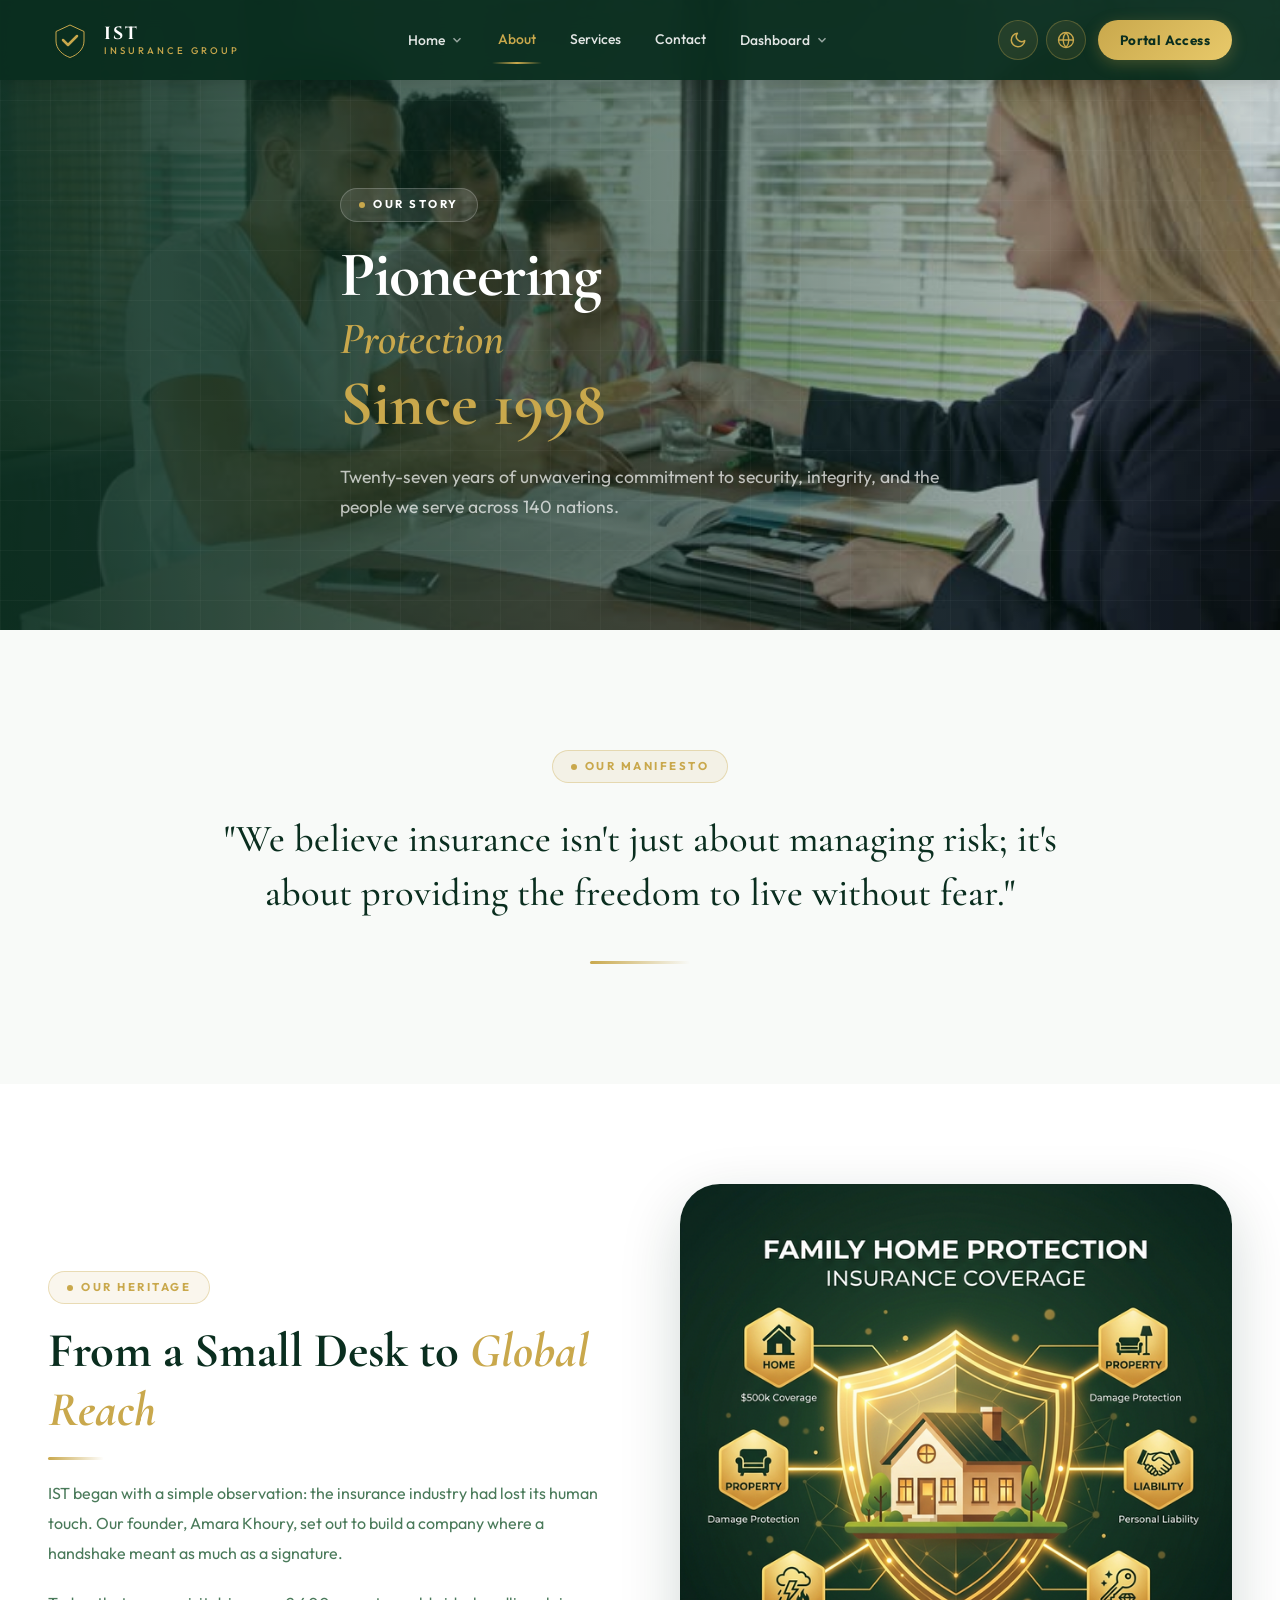
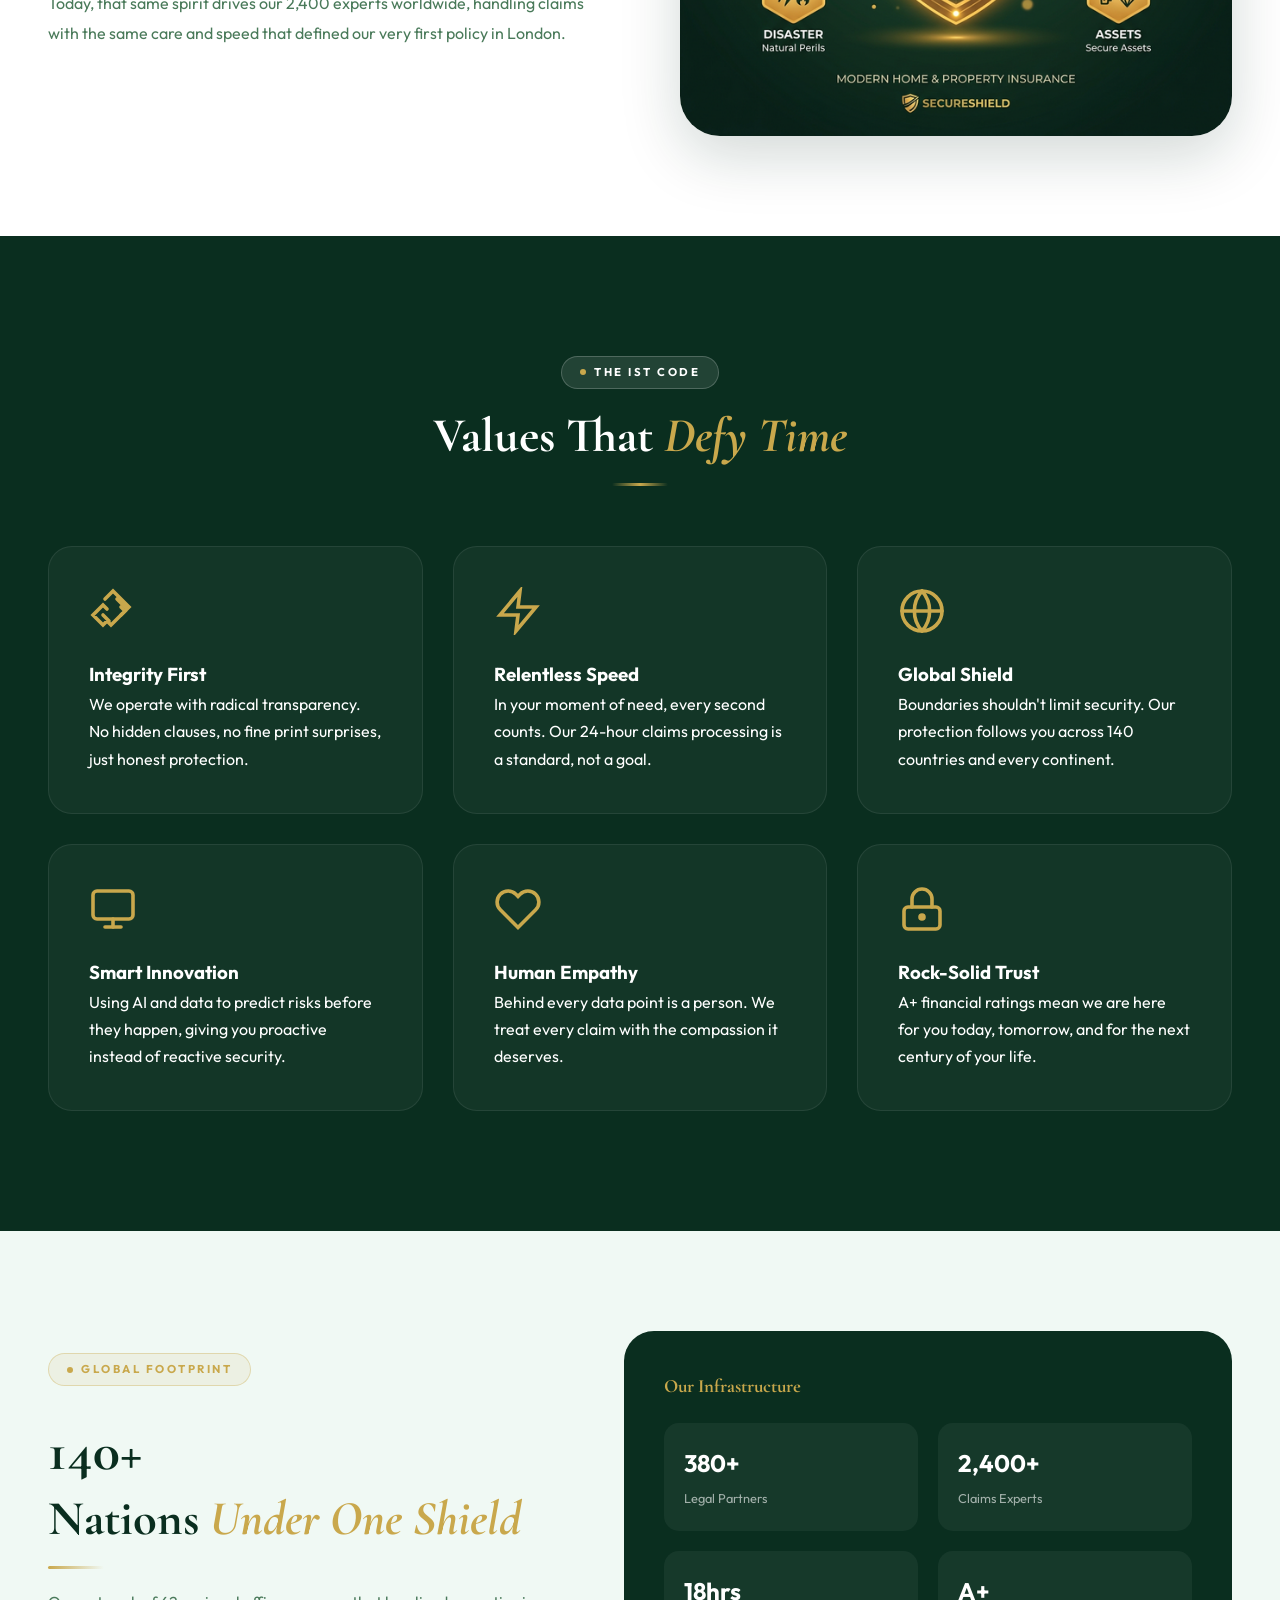
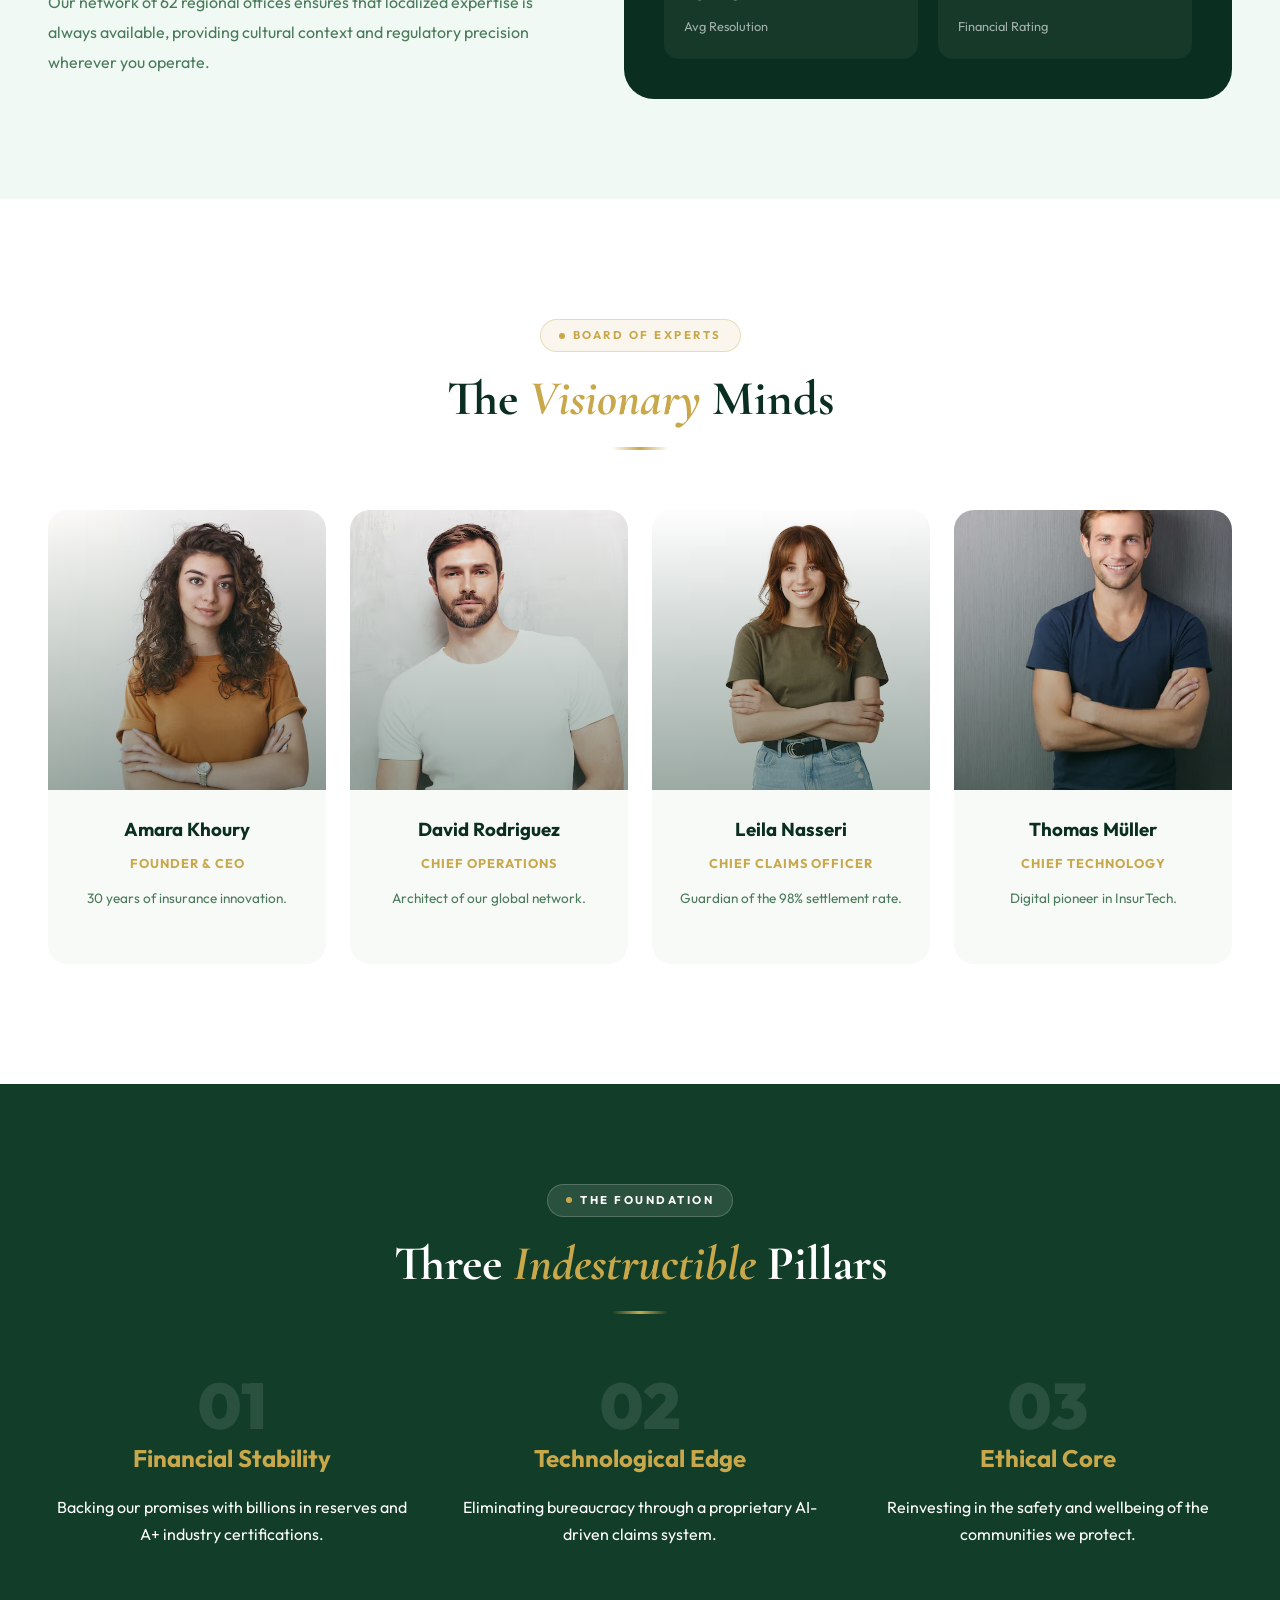
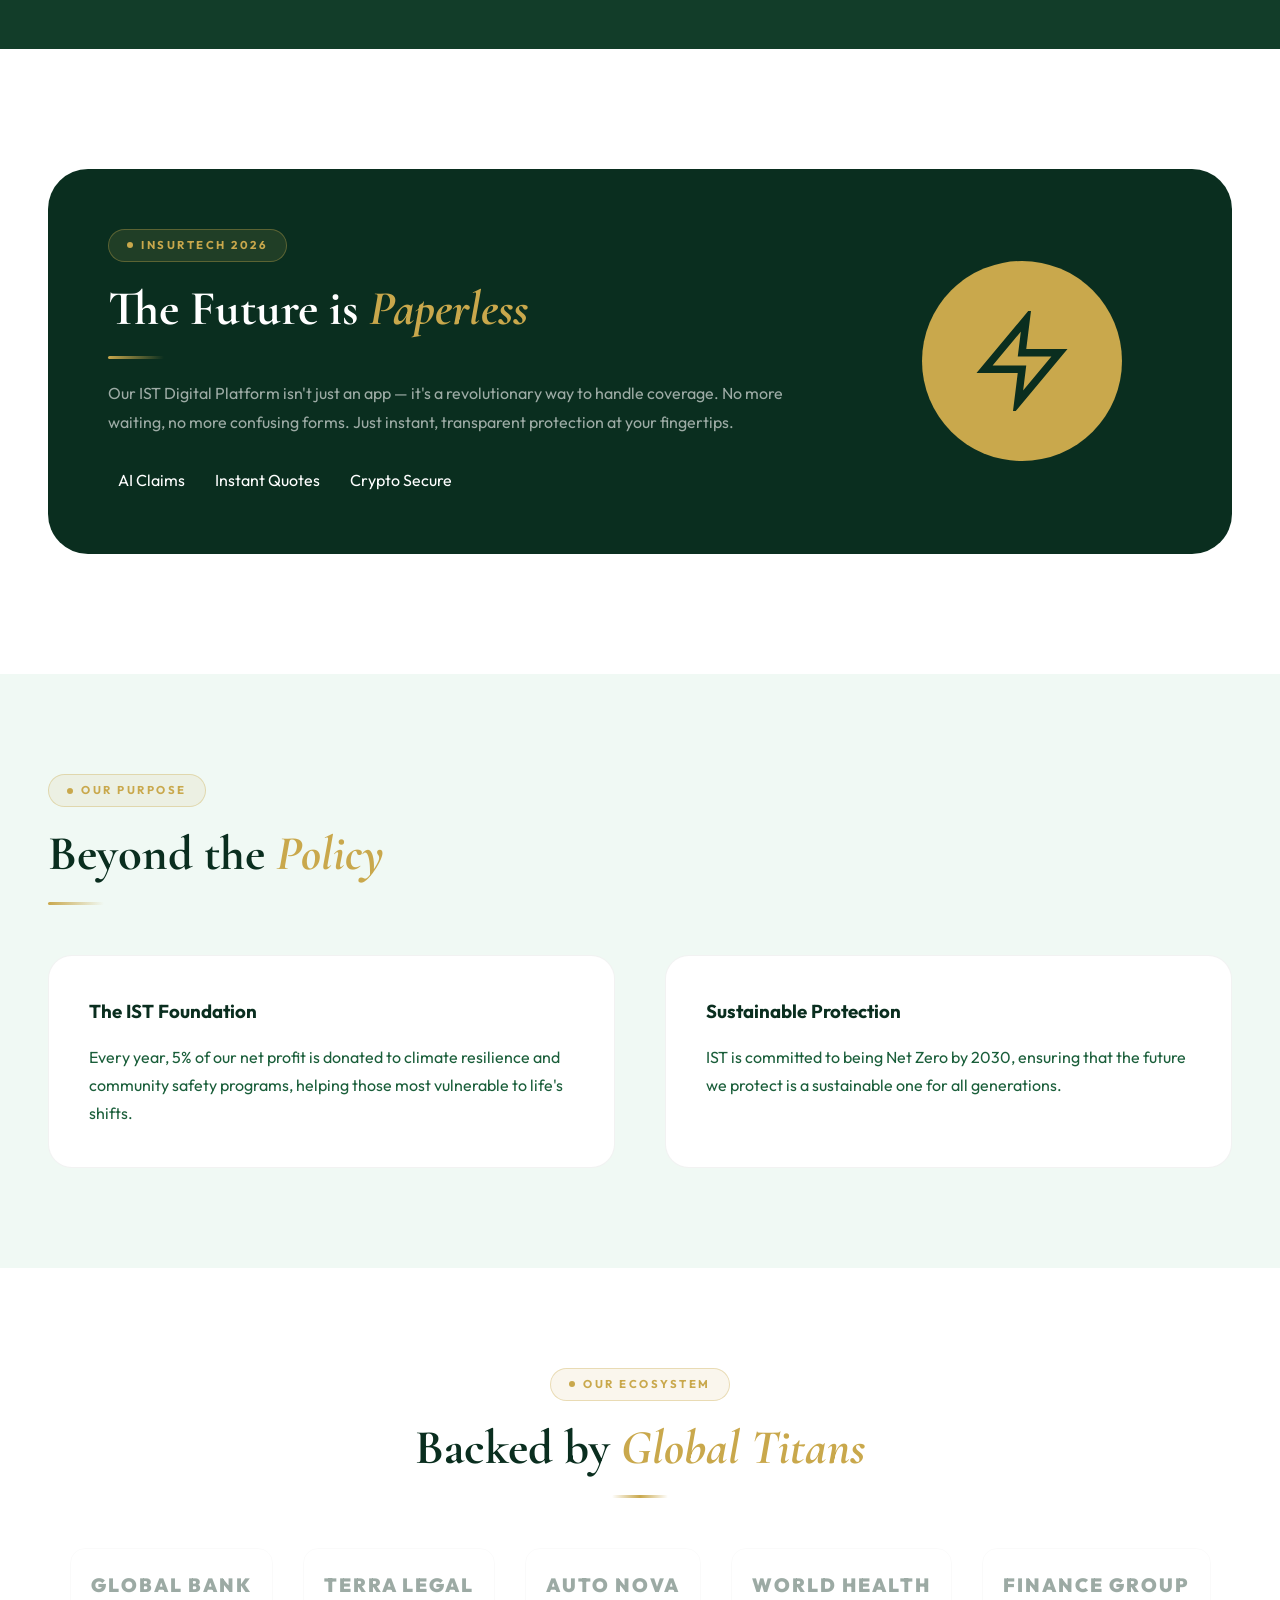
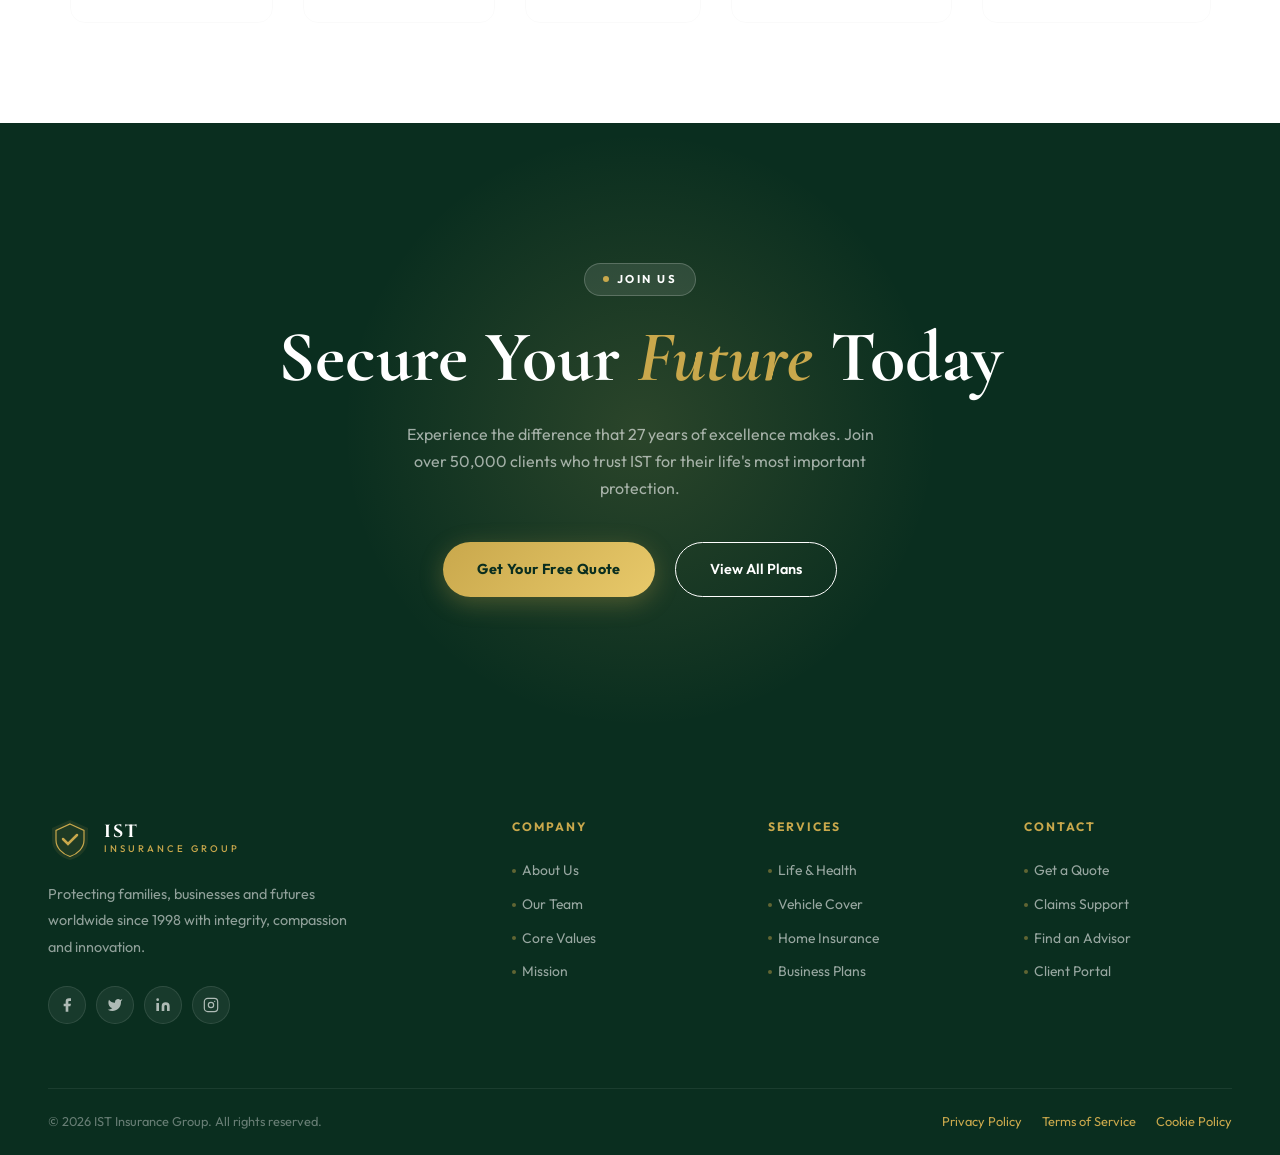
==== commit d98829eb: "Finalized dashboard layout and mobile header alignment" ====
--- a/about.html
+++ b/about.html
@@ -274,18 +274,7 @@
     </div>
 </section>
 
-<!-- 11. OUR PROMISE SECTION -->
-<section class="abt-promise section" id="promise">
-    <div class="container">
-        <div class="reveal text-center">
-            <div class="section-badge">Client Covenant</div>
-            <h2 class="section-title">A Promise <span class="accent">Carved in Stone</span></h2>
-            <div class="gold-line"></div>
-            <p class="section-subtitle" style="margin:20px auto 0">"We will never treat you as a policy number. We will stand by you in your hardest hours, delivering protection with speed, honesty, and genuine human care."</p>
-            <div style="margin-top:30px;font-weight:900;color:var(--forest);font-size:0.9rem;letter-spacing:1px">— THE IST LEADERSHIP COUNCIL</div>
-        </div>
-    </div>
-</section>
+
 
 <!-- 12. FINAL CTA SECTION -->
 <section class="abt-cta section" id="join">
--- a/styles.css
+++ b/styles.css
@@ -6,124 +6,443 @@
 @import url('https://fonts.googleapis.com/css2?family=Cinzel:wght@400;600;700&family=Outfit:wght@300;400;500;600;700;800&family=Cormorant+Garamond:ital,wght@0,400;0,600;0,700;1,400;1,600;1,700&display=swap');
 
 :root {
-  /* ── Greens ── */
-  --forest:       #0A2E1F;
-  --forest-mid:   #123D29;
-  --forest-light: #1A5E3A;
-  --green-soft:   #2D7A56;
-  --green-pale:   #EBF5F0;
-  --green-tint:   #F0F9F4;
-
-  /* ── Gold ── */
-  --gold:         #C9A84C;
-  --gold-light:   #E8C96A;
-  --gold-pale:    #F5E6B8;
-
-  /* ── Neutrals ── */
-  --ivory:        #F8FAF8;
-  --ivory-dark:   #EDF5F0;
-  --white:        #FFFFFF;
-  --text-dark:    #0A2E1F;
-  --text-mid:     #1A5E3A;
-  --text-light:   #4A7A5A;
-  --text-muted:   #7FA98A;
-  --slate:        #6B8C7A;
-
-  /* ── Fonts ── */
-  --ff-display:   'PMingLiU-ExtB', 'Cormorant Garamond', Georgia, serif;
-  --ff-title:     'Cinzel', 'PMingLiU-ExtB', serif;
-  --ff-body:      'Outfit', sans-serif;
-
-  /* ── Radii ── */
-  --radius-sm:    6px;
-  --radius-md:    14px;
-  --radius-lg:    28px;
-  --radius-xl:    80px;
-
-  /* ── Shadows ── */
-  --shadow-sm:    0 2px 12px rgba(10,46,31,.07);
-  --shadow-md:    0 8px 32px rgba(10,46,31,.12);
-  --shadow-lg:    0 20px 60px rgba(10,46,31,.18);
-  --shadow-gold:  0 8px 32px rgba(201,168,76,.28);
-
-  /* ── Transitions ── */
-  --t:            0.35s cubic-bezier(.4,0,.2,1);
-  --ts:           0.65s cubic-bezier(.4,0,.2,1);
-
-  --header-h:     80px;
+    /* ── Greens ── */
+    --forest: #0A2E1F;
+    --forest-mid: #123D29;
+    --forest-light: #1A5E3A;
+    --green-soft: #2D7A56;
+    --green-pale: #EBF5F0;
+    --green-tint: #F0F9F4;
+
+    /* ── Gold ── */
+    --gold: #C9A84C;
+    --gold-light: #E8C96A;
+    --gold-pale: #F5E6B8;
+
+    /* ── Neutrals ── */
+    --ivory: #F8FAF8;
+    --ivory-dark: #EDF5F0;
+    --white: #FFFFFF;
+    --text-dark: #0A2E1F;
+    --text-mid: #1A5E3A;
+    --text-light: #4A7A5A;
+    --text-muted: #7FA98A;
+    --slate: #6B8C7A;
+
+    /* ── Fonts ── */
+    --ff-display: 'PMingLiU-ExtB', 'Cormorant Garamond', Georgia, serif;
+    --ff-title: 'Cinzel', 'PMingLiU-ExtB', serif;
+    --ff-body: 'Outfit', sans-serif;
+
+    /* ── Radii ── */
+    --radius-sm: 6px;
+    --radius-md: 14px;
+    --radius-lg: 28px;
+    --radius-xl: 80px;
+
+    /* ── Shadows ── */
+    --shadow-sm: 0 2px 12px rgba(10, 46, 31, .07);
+    --shadow-md: 0 8px 32px rgba(10, 46, 31, .12);
+    --shadow-lg: 0 20px 60px rgba(10, 46, 31, .18);
+    --shadow-gold: 0 8px 32px rgba(201, 168, 76, .28);
+
+    /* ── Transitions ── */
+    --t: 0.35s cubic-bezier(.4, 0, .2, 1);
+    --ts: 0.65s cubic-bezier(.4, 0, .2, 1);
+
+    --header-h: 80px;
+
+    /* ── Theme Variables (Light Default) ── */
+    --bg-primary: var(--ivory);
+    --bg-secondary: var(--white);
+    --bg-tertiary: var(--green-tint);
+    --bg-card: var(--white);
+    --text-main: var(--text-dark);
+    --text-body: var(--text-light);
+    --text-muted-th: var(--text-muted);
+    --border-th: rgba(10, 46, 31, .07);
+    --input-bg: var(--white);
+    --shadow-th: var(--shadow-sm);
+}
+
+[data-theme="dark"] {
+    --bg-primary: #05140d;
+    --bg-secondary: #0a2116;
+    --bg-tertiary: #0d2b1d;
+    --bg-card: #0d2b1d;
+    --text-main: #e0f2e9;
+    --text-body: #a3b8ad;
+    --text-muted-th: #708a7a;
+    --border-th: rgba(201, 168, 76, .15);
+    --input-bg: #123d29;
+    --shadow-th: 0 8px 32px rgba(0, 0, 0, .3);
+
+    /* Overrides for specific sections that were dark in light mode but should stay or change slightly */
+    --forest: #0a2116;
+    --forest-mid: #030a07;
 }
 
 /* ── Reset ── */
-*,*::before,*::after{box-sizing:border-box;margin:0;padding:0}
-html{scroll-behavior:smooth;font-size:16px}
-body{font-family:var(--ff-body);background:var(--ivory);color:var(--text-dark);line-height:1.7;overflow-x:hidden}
-[dir=rtl] body{direction:rtl}
-img{max-width:100%;display:block}
-a{text-decoration:none;color:inherit}
-ul{list-style:none}
-button{font-family:var(--ff-body);cursor:pointer;border:none;outline:none}
-::-webkit-scrollbar{width:6px}
-::-webkit-scrollbar-track{background:var(--forest)}
-::-webkit-scrollbar-thumb{background:var(--gold);border-radius:10px}
+*,
+*::before,
+*::after {
+    box-sizing: border-box;
+    margin: 0;
+    padding: 0
+}
+
+html {
+    scroll-behavior: smooth;
+    font-size: 16px
+}
+
+body {
+    font-family: var(--ff-body);
+    background: var(--bg-primary);
+    color: var(--text-main);
+    line-height: 1.7;
+    overflow-x: hidden;
+    transition: background var(--t), color var(--t)
+}
+
+[dir=rtl] body {
+    direction: rtl
+}
+
+img {
+    max-width: 100%;
+    display: block
+}
+
+a {
+    text-decoration: none;
+    color: inherit
+}
+
+ul {
+    list-style: none
+}
+
+button {
+    font-family: var(--ff-body);
+    cursor: pointer;
+    border: none;
+    outline: none
+}
+
+::-webkit-scrollbar {
+    width: 6px
+}
+
+::-webkit-scrollbar-track {
+    background: var(--forest)
+}
+
+::-webkit-scrollbar-thumb {
+    background: var(--gold);
+    border-radius: 10px
+}
 
 /* ══ HEADER ══ */
-.site-header{
-  position:fixed;top:0;left:0;right:0;
-  height:var(--header-h);z-index:1000;
-  display:flex;align-items:center;padding:0 48px;
-  transition:background var(--t),box-shadow var(--t);
-  background:rgba(10,46,31,.95);
-  backdrop-filter:blur(12px);
-  box-shadow:0 2px 20px rgba(0,0,0,.15);
-}
-.site-header.scrolled{
-  background:rgba(10,46,31,.98);
-  backdrop-filter:blur(24px);
-  box-shadow:0 4px 30px rgba(0,0,0,.22);
-}
-.header-inner{display:flex;align-items:center;width:100%;max-width:1400px;margin:0 auto;gap:32px}
+.site-header {
+    position: fixed;
+    top: 0;
+    left: 0;
+    right: 0;
+    height: var(--header-h);
+    z-index: 1000;
+    display: flex;
+    align-items: center;
+    padding: 0 48px;
+    transition: background var(--t), box-shadow var(--t);
+    background: rgba(10, 46, 31, .95);
+    backdrop-filter: blur(12px);
+    box-shadow: 0 2px 20px rgba(0, 0, 0, .15);
+}
+
+.site-header.scrolled {
+    background: rgba(10, 46, 31, .98);
+    backdrop-filter: blur(24px);
+    box-shadow: 0 4px 30px rgba(0, 0, 0, .22);
+}
+
+.header-inner {
+    display: flex;
+    align-items: center;
+    width: 100%;
+    max-width: 1400px;
+    margin: 0 auto;
+    gap: 32px
+}
 
 /* Logo */
-.header-logo{display:flex;align-items:center;gap:12px;flex-shrink:0}
-.logo-icon{width:44px;height:44px}
-.logo-text{display:flex;flex-direction:column;line-height:1.1}
-.logo-text .lt1{font-family:var(--ff-title);font-size:1.1rem;font-weight:700;color:#fff;letter-spacing:2px}
-.logo-text .lt2{font-size:.6rem;font-weight:500;color:var(--gold);letter-spacing:3px;text-transform:uppercase;margin-top:1px}
+.header-logo {
+    display: flex;
+    align-items: center;
+    gap: 12px;
+    flex-shrink: 0
+}
+
+.logo-icon {
+    width: 44px;
+    height: 44px
+}
+
+.logo-text {
+    display: flex;
+    flex-direction: column;
+    line-height: 1.1
+}
+
+.logo-text .lt1 {
+    font-family: var(--ff-title);
+    font-size: 1.1rem;
+    font-weight: 700;
+    color: #fff;
+    letter-spacing: 2px
+}
+
+.logo-text .lt2 {
+    font-size: .6rem;
+    font-weight: 500;
+    color: var(--gold);
+    letter-spacing: 3px;
+    text-transform: uppercase;
+    margin-top: 1px
+}
 
 /* Desktop Nav */
-.header-nav{flex:1;display:flex;align-items:center;justify-content:center}
-.nav-list{display:flex;align-items:center;gap:2px}
-.nav-item{position:relative}
-.nav-link{display:flex;align-items:center;gap:5px;padding:8px 16px;font-size:.87rem;font-weight:500;color:rgba(255,255,255,.88);border-radius:var(--radius-sm);transition:color var(--t);white-space:nowrap;cursor:pointer;background:none}
-.nav-link:hover,.nav-link.active{color:var(--gold)}
-.nav-link .chev{width:14px;height:14px;transition:transform var(--t);opacity:.65;flex-shrink:0}
-.nav-item:hover .chev,.nav-item:focus-within .chev{transform:rotate(180deg)}
+.header-nav {
+    flex: 1;
+    display: flex;
+    align-items: center;
+    justify-content: center
+}
+
+.nav-list {
+    display: flex;
+    align-items: center;
+    gap: 2px
+}
+
+.nav-item {
+    position: relative
+}
+
+.nav-link {
+    display: flex;
+    align-items: center;
+    gap: 5px;
+    padding: 8px 16px;
+    font-size: .87rem;
+    font-weight: 500;
+    color: rgba(255, 255, 255, .88);
+    border-radius: var(--radius-sm);
+    transition: color var(--t);
+    white-space: nowrap;
+    cursor: pointer;
+    background: none;
+    position: relative
+}
+
+.nav-link:hover,
+.nav-link.active {
+    color: var(--gold)
+}
+
+/* Gold underline indicator for active desktop nav link */
+.nav-link::after {
+    content: '';
+    position: absolute;
+    bottom: -4px;
+    left: 50%;
+    transform: translateX(-50%) scaleX(0);
+    width: calc(100% - 20px);
+    height: 2px;
+    background: linear-gradient(90deg, transparent, var(--gold), transparent);
+    border-radius: 2px;
+    transition: transform .3s cubic-bezier(.4, 0, .2, 1), opacity .3s;
+    opacity: 0;
+}
+
+.nav-link.active::after {
+    transform: translateX(-50%) scaleX(1);
+    opacity: 1;
+}
+
+.nav-link .chev {
+    width: 14px;
+    height: 14px;
+    transition: transform var(--t);
+    opacity: .65;
+    flex-shrink: 0
+}
+
+.nav-item:hover .chev,
+.nav-item:focus-within .chev {
+    transform: rotate(180deg)
+}
 
 /* Dropdown */
-.dropdown{position:absolute;top:calc(100% + 14px);left:50%;transform:translateX(-50%) translateY(-8px);min-width:220px;background:rgba(10,46,31,.97);backdrop-filter:blur(20px);border:1px solid rgba(201,168,76,.2);border-radius:var(--radius-md);padding:8px;opacity:0;visibility:hidden;pointer-events:none;transition:opacity var(--t),transform var(--t),visibility var(--t);box-shadow:var(--shadow-lg)}
-[dir=rtl] .dropdown{left:auto;right:50%;transform:translateX(50%) translateY(-8px)}
-.nav-item:hover .dropdown,.nav-item:focus-within .dropdown{opacity:1;visibility:visible;pointer-events:all;transform:translateX(-50%) translateY(0)}
-[dir=rtl] .nav-item:hover .dropdown,[dir=rtl] .nav-item:focus-within .dropdown{transform:translateX(50%) translateY(0)}
-.dropdown a{display:flex;align-items:center;gap:10px;padding:10px 16px;font-size:.85rem;font-weight:500;color:rgba(255,255,255,.82);border-radius:var(--radius-sm);transition:background var(--t),color var(--t)}
-.dropdown a:hover{background:rgba(201,168,76,.12);color:var(--gold)}
-.dropdown a svg{width:16px;height:16px;flex-shrink:0;opacity:.65}
+.dropdown {
+    position: absolute;
+    top: calc(100% + 14px);
+    left: 50%;
+    transform: translateX(-50%) translateY(-8px);
+    min-width: 220px;
+    background: rgba(10, 46, 31, .97);
+    backdrop-filter: blur(20px);
+    border: 1px solid rgba(201, 168, 76, .2);
+    border-radius: var(--radius-md);
+    padding: 8px;
+    opacity: 0;
+    visibility: hidden;
+    pointer-events: none;
+    transition: opacity var(--t), transform var(--t), visibility var(--t);
+    box-shadow: var(--shadow-lg)
+}
+
+[dir=rtl] .dropdown {
+    left: auto;
+    right: 50%;
+    transform: translateX(50%) translateY(-8px)
+}
+
+.nav-item:hover .dropdown,
+.nav-item:focus-within .dropdown {
+    opacity: 1;
+    visibility: visible;
+    pointer-events: all;
+    transform: translateX(-50%) translateY(0)
+}
+
+[dir=rtl] .nav-item:hover .dropdown,
+[dir=rtl] .nav-item:focus-within .dropdown {
+    transform: translateX(50%) translateY(0)
+}
+
+.dropdown a {
+    display: flex;
+    align-items: center;
+    gap: 10px;
+    padding: 10px 16px;
+    font-size: .85rem;
+    font-weight: 500;
+    color: rgba(255, 255, 255, .82);
+    border-radius: var(--radius-sm);
+    transition: background var(--t), color var(--t)
+}
+
+.dropdown a:hover {
+    background: rgba(201, 168, 76, .12);
+    color: var(--gold)
+}
+
+.dropdown a svg {
+    width: 16px;
+    height: 16px;
+    flex-shrink: 0;
+    opacity: .65
+}
 
 /* Header right */
-.header-right{display:flex;align-items:center;gap:20px;flex-shrink:0}
-.lang-toggle{width:42px;height:42px;border-radius:50%;background:rgba(201,168,76,.1);border:1px solid rgba(201,168,76,.3);display:flex;align-items:center;justify-content:center;cursor:pointer;transition:background var(--t),transform var(--t);color:var(--gold)}
-.lang-toggle:hover{background:rgba(201,168,76,.22);transform:rotate(18deg)}
-.lang-toggle svg{width:18px;height:18px}
-.btn-cta{padding:9px 22px;background:linear-gradient(135deg,var(--gold),var(--gold-light));color:var(--forest);font-size:.84rem;font-weight:700;letter-spacing:.4px;border-radius:var(--radius-xl);transition:box-shadow var(--t),transform var(--t);box-shadow:0 4px 16px rgba(201,168,76,.28);display:inline-block}
-.btn-cta:hover{transform:translateY(-2px);box-shadow:var(--shadow-gold)}
+.header-right {
+    display: flex;
+    align-items: center;
+    gap: 12px;
+    flex-shrink: 0
+}
+
+.header-toggles {
+    display: flex;
+    align-items: center;
+    gap: 8px
+}
+
+.lang-toggle {
+    width: 40px;
+    height: 40px;
+    border-radius: 50%;
+    background: rgba(201, 168, 76, .1);
+    border: 1px solid rgba(201, 168, 76, .3);
+    display: flex;
+    align-items: center;
+    justify-content: center;
+    cursor: pointer;
+    transition: background var(--t), transform var(--t), border-color var(--t);
+    color: var(--gold)
+}
+
+.lang-toggle:hover {
+    background: rgba(201, 168, 76, .22);
+    transform: translateY(-2px)
+}
+
+.lang-toggle svg {
+    width: 18px;
+    height: 18px
+}
+
+.btn-cta {
+    padding: 9px 22px;
+    background: linear-gradient(135deg, var(--gold), var(--gold-light));
+    color: var(--forest);
+    font-size: .84rem;
+    font-weight: 700;
+    letter-spacing: .4px;
+    border-radius: var(--radius-xl);
+    transition: box-shadow var(--t), transform var(--t);
+    box-shadow: 0 4px 16px rgba(201, 168, 76, .28);
+    display: inline-block
+}
+
+.btn-cta:hover {
+    transform: translateY(-2px);
+    box-shadow: var(--shadow-gold)
+}
 
 /* Hamburger */
-.hamburger{display:none;flex-direction:column;gap:5px;width:36px;height:36px;padding:6px;border-radius:var(--radius-sm);background:rgba(255,255,255,.07);cursor:pointer}
-.hamburger span{display:block;height:2px;background:#fff;border-radius:2px;transition:transform var(--t),opacity var(--t)}
-.hamburger span:nth-child(2){width:70%}
-[dir=rtl] .hamburger span:nth-child(2){margin-left:auto;margin-right:0}
-.hamburger.open span:nth-child(1){transform:translateY(7px) rotate(45deg)}
-.hamburger.open span:nth-child(2){opacity:0;transform:scaleX(0)}
-.hamburger.open span:nth-child(3){transform:translateY(-7px) rotate(-45deg)}
+.hamburger {
+    display: none;
+    flex-direction: column;
+    gap: 5px;
+    width: 36px;
+    height: 36px;
+    padding: 6px;
+    border-radius: var(--radius-sm);
+    background: rgba(255, 255, 255, .07);
+    cursor: pointer
+}
+
+.hamburger span {
+    display: block;
+    height: 2px;
+    background: #fff;
+    border-radius: 2px;
+    transition: transform var(--t), opacity var(--t)
+}
+
+.hamburger span:nth-child(2) {
+    width: 70%
+}
+
+[dir=rtl] .hamburger span:nth-child(2) {
+    margin-left: auto;
+    margin-right: 0
+}
+
+.hamburger.open span:nth-child(1) {
+    transform: translateY(7px) rotate(45deg)
+}
+
+.hamburger.open span:nth-child(2) {
+    opacity: 0;
+    transform: scaleX(0)
+}
+
+.hamburger.open span:nth-child(3) {
+    transform: translateY(-7px) rotate(-45deg)
+}
 
 /* Mobile Menu */
 .mobile-menu {
@@ -180,8 +499,40 @@
 
 .mobile-nav-link:hover,
 .mobile-nav-link.active {
+    background: rgba(201, 168, 76, .08);
+    color: var(--gold);
+}
+
+/* Gold left-border indicator for active mobile nav link */
+.mobile-nav-link.active {
+    border-left: 3px solid var(--gold);
+    padding-left: 15px;
     background: rgba(201, 168, 76, .1);
+}
+
+[dir=rtl] .mobile-nav-link.active {
+    border-left: none;
+    border-right: 3px solid var(--gold);
+    padding-left: 18px;
+    padding-right: 15px;
+}
+
+/* Active indicator dot for mobile dropdown sub-links */
+.mobile-dropdown a.active {
     color: var(--gold);
+    font-weight: 600;
+    padding-left: 42px;
+}
+
+.mobile-dropdown a.active::before {
+    content: '';
+    display: inline-block;
+    width: 6px;
+    height: 6px;
+    background: var(--gold);
+    border-radius: 50%;
+    margin-right: 8px;
+    flex-shrink: 0;
 }
 
 .mobile-nav-link .chev {
@@ -233,98 +584,597 @@
 }
 
 /* ══ LAYOUT UTILS ══ */
-.section{position:relative;overflow:hidden}
-.container{max-width:1280px;margin:0 auto;padding:0 48px}
-.section-badge{display:inline-flex;align-items:center;gap:8px;padding:6px 18px;background:rgba(201,168,76,.1);border:1px solid rgba(201,168,76,.35);border-radius:var(--radius-xl);font-size:.71rem;font-weight:700;letter-spacing:2.5px;text-transform:uppercase;color:var(--gold);margin-bottom:18px}
-.section-badge::before{content:'';width:6px;height:6px;background:var(--gold);border-radius:50%}
-.section-title{font-family:var(--ff-display);font-size:clamp(1.7rem,3.8vw,3.1rem);font-weight:700;line-height:1.2;color:var(--forest);overflow-wrap:break-word;word-wrap:break-word}
-.section-title .accent{color:var(--gold);font-style:italic}
-.section-title-light{color:#fff !important}
-.section-subtitle{font-size:1rem;color:var(--text-light);max-width:580px;line-height:1.88;overflow-wrap:break-word}
-.section-subtitle-light{color:rgba(255,255,255,.68) !important}
-.text-center{text-align:center}
-.text-center .section-subtitle{margin:0 auto}
-.gold-line{width:56px;height:3px;background:linear-gradient(90deg,var(--gold),transparent);border-radius:2px;margin:18px 0}
-.text-center .gold-line{margin:18px auto;background:linear-gradient(90deg,transparent,var(--gold),transparent)}
+.section {
+    position: relative;
+    overflow: hidden
+}
+
+.container {
+    max-width: 1280px;
+    margin: 0 auto;
+    padding: 0 48px
+}
+
+.section-badge {
+    display: inline-flex;
+    align-items: center;
+    gap: 8px;
+    padding: 6px 18px;
+    background: rgba(201, 168, 76, .1);
+    border: 1px solid rgba(201, 168, 76, .35);
+    border-radius: var(--radius-xl);
+    font-size: .71rem;
+    font-weight: 700;
+    letter-spacing: 2.5px;
+    text-transform: uppercase;
+    color: var(--gold);
+    margin-bottom: 18px
+}
+
+.section-badge::before {
+    content: '';
+    width: 6px;
+    height: 6px;
+    background: var(--gold);
+    border-radius: 50%
+}
+
+.section-title {
+    font-family: var(--ff-display);
+    font-size: clamp(1.7rem, 3.8vw, 3.1rem);
+    font-weight: 700;
+    line-height: 1.2;
+    color: var(--text-main);
+    overflow-wrap: break-word;
+    word-wrap: break-word
+}
+
+.section-title .accent {
+    color: var(--gold);
+    font-style: italic
+}
+
+.section-title-light {
+    color: #fff !important
+}
+
+.section-subtitle {
+    font-size: 1rem;
+    color: var(--text-body);
+    max-width: 580px;
+    line-height: 1.88;
+    overflow-wrap: break-word
+}
+
+.section-subtitle-light {
+    color: rgba(255, 255, 255, .68) !important
+}
+
+.text-center {
+    text-align: center
+}
+
+.text-center .section-subtitle {
+    margin: 0 auto
+}
+
+.gold-line {
+    width: 56px;
+    height: 3px;
+    background: linear-gradient(90deg, var(--gold), transparent);
+    border-radius: 2px;
+    margin: 18px 0
+}
+
+.text-center .gold-line {
+    margin: 18px auto;
+    background: linear-gradient(90deg, transparent, var(--gold), transparent)
+}
 
 /* ── Buttons ── */
-.btn-primary{display:inline-flex;align-items:center;gap:10px;padding:14px 34px;background:linear-gradient(135deg,var(--gold),var(--gold-light));color:var(--forest);font-size:.9rem;font-weight:700;letter-spacing:.4px;border-radius:var(--radius-xl);transition:transform var(--t),box-shadow var(--t);box-shadow:0 6px 24px rgba(201,168,76,.3);cursor:pointer;border:none;font-family:var(--ff-body)}
-.btn-primary:hover{transform:translateY(-3px);box-shadow:0 12px 36px rgba(201,168,76,.45)}
-.btn-outline{display:inline-flex;align-items:center;gap:10px;padding:14px 34px;background:transparent;color:#fff;font-size:.9rem;font-weight:600;border-radius:var(--radius-xl);border:1.5px solid rgba(255,255,255,.42);transition:border-color var(--t),color var(--t),transform var(--t);cursor:pointer;font-family:var(--ff-body)}
-.btn-outline:hover{border-color:var(--gold);color:var(--gold);transform:translateY(-3px)}
-.btn-outline-dark{display:inline-flex;align-items:center;gap:10px;padding:14px 34px;background:transparent;color:var(--forest);font-size:.9rem;font-weight:600;border-radius:var(--radius-xl);border:1.5px solid var(--forest);transition:background var(--t),color var(--t),transform var(--t);cursor:pointer;font-family:var(--ff-body)}
-.btn-outline-dark:hover{background:var(--forest);color:#fff;transform:translateY(-3px)}
-.btn-outline-dark-gold{display:inline-flex;align-items:center;gap:10px;padding:14px 34px;background:transparent;color:var(--gold);font-size:.9rem;font-weight:600;border-radius:var(--radius-xl);border:1.5px solid var(--gold);transition:background var(--t),color var(--t),transform var(--t);cursor:pointer;font-family:var(--ff-body)}
-.btn-outline-dark-gold:hover{background:var(--gold);color:var(--forest);transform:translateY(-3px)}
+.btn-primary {
+    display: inline-flex;
+    align-items: center;
+    gap: 10px;
+    padding: 14px 34px;
+    background: linear-gradient(135deg, var(--gold), var(--gold-light));
+    color: var(--forest);
+    font-size: .9rem;
+    font-weight: 700;
+    letter-spacing: .4px;
+    border-radius: var(--radius-xl);
+    transition: transform var(--t), box-shadow var(--t);
+    box-shadow: 0 6px 24px rgba(201, 168, 76, .3);
+    cursor: pointer;
+    border: none;
+    font-family: var(--ff-body)
+}
+
+.btn-primary:hover {
+    transform: translateY(-3px);
+    box-shadow: 0 12px 36px rgba(201, 168, 76, .45)
+}
+
+.btn-outline {
+    display: inline-flex;
+    align-items: center;
+    gap: 10px;
+    padding: 14px 34px;
+    background: transparent;
+    color: #fff;
+    font-size: .9rem;
+    font-weight: 600;
+    border-radius: var(--radius-xl);
+    border: 1.5px solid rgba(255, 255, 255, .42);
+    transition: border-color var(--t), color var(--t), transform var(--t);
+    cursor: pointer;
+    font-family: var(--ff-body)
+}
+
+.btn-outline:hover {
+    border-color: var(--gold);
+    color: var(--gold);
+    transform: translateY(-3px)
+}
+
+.btn-outline-dark {
+    display: inline-flex;
+    align-items: center;
+    gap: 10px;
+    padding: 14px 34px;
+    background: transparent;
+    color: var(--forest);
+    font-size: .9rem;
+    font-weight: 600;
+    border-radius: var(--radius-xl);
+    border: 1.5px solid var(--forest);
+    transition: background var(--t), color var(--t), transform var(--t);
+    cursor: pointer;
+    font-family: var(--ff-body)
+}
+
+.btn-outline-dark:hover {
+    background: var(--forest);
+    color: #fff;
+    transform: translateY(-3px)
+}
+
+.btn-outline-dark-gold {
+    display: inline-flex;
+    align-items: center;
+    gap: 10px;
+    padding: 14px 34px;
+    background: transparent;
+    color: var(--gold);
+    font-size: .9rem;
+    font-weight: 600;
+    border-radius: var(--radius-xl);
+    border: 1.5px solid var(--gold);
+    transition: background var(--t), color var(--t), transform var(--t);
+    cursor: pointer;
+    font-family: var(--ff-body)
+}
+
+.btn-outline-dark-gold:hover {
+    background: var(--gold);
+    color: var(--forest);
+    transform: translateY(-3px)
+}
 
 /* ── Card ── */
-.card{background:#fff;border-radius:var(--radius-lg);box-shadow:var(--shadow-sm);border:1px solid rgba(10,46,31,.07);transition:transform var(--t),box-shadow var(--t);overflow:hidden}
-.card:hover{transform:translateY(-6px);box-shadow:var(--shadow-md)}
+.card {
+    background: var(--bg-card);
+    border-radius: var(--radius-lg);
+    box-shadow: var(--shadow-th);
+    border: 1px solid var(--border-th);
+    transition: transform var(--t), box-shadow var(--t), background var(--t);
+    overflow: hidden
+}
+
+.card:hover {
+    transform: translateY(-6px);
+    box-shadow: var(--shadow-md)
+}
 
 /* ── Icon containers ── */
-.icon-box{width:52px;height:52px;border-radius:14px;display:flex;align-items:center;justify-content:center;flex-shrink:0}
-.icon-box svg{width:24px;height:24px}
-.icon-box-sm{width:40px;height:40px;border-radius:10px;display:flex;align-items:center;justify-content:center;flex-shrink:0}
-.icon-box-sm svg{width:18px;height:18px}
-.icon-box-lg{width:68px;height:68px;border-radius:18px;display:flex;align-items:center;justify-content:center;flex-shrink:0}
-.icon-box-lg svg{width:32px;height:32px}
+.icon-box {
+    width: 52px;
+    height: 52px;
+    border-radius: 14px;
+    display: flex;
+    align-items: center;
+    justify-content: center;
+    flex-shrink: 0
+}
+
+.icon-box svg {
+    width: 24px;
+    height: 24px
+}
+
+.icon-box-sm {
+    width: 40px;
+    height: 40px;
+    border-radius: 10px;
+    display: flex;
+    align-items: center;
+    justify-content: center;
+    flex-shrink: 0
+}
+
+.icon-box-sm svg {
+    width: 18px;
+    height: 18px
+}
+
+.icon-box-lg {
+    width: 68px;
+    height: 68px;
+    border-radius: 18px;
+    display: flex;
+    align-items: center;
+    justify-content: center;
+    flex-shrink: 0
+}
+
+.icon-box-lg svg {
+    width: 32px;
+    height: 32px
+}
 
 /* ── Reveal Animations ── */
-.reveal{opacity:0;transform:translateY(36px);transition:opacity .8s ease,transform .8s ease}
-.reveal.visible{opacity:1;transform:translateY(0)}
-.reveal-left{opacity:0;transform:translateX(-48px);transition:opacity .8s ease,transform .8s ease}
-.reveal-left.visible{opacity:1;transform:translateX(0)}
-.reveal-right{opacity:0;transform:translateX(48px);transition:opacity .8s ease,transform .8s ease}
-.reveal-right.visible{opacity:1;transform:translateX(0)}
-.reveal-scale{opacity:0;transform:scale(.88);transition:opacity .8s ease,transform .8s ease}
-.reveal-scale.visible{opacity:1;transform:scale(1)}
-[dir=rtl] .reveal-left{transform:translateX(48px)}
-[dir=rtl] .reveal-left.visible{transform:translateX(0)}
-[dir=rtl] .reveal-right{transform:translateX(-48px)}
-[dir=rtl] .reveal-right.visible{transform:translateX(0)}
-.delay-1{transition-delay:.1s!important}.delay-2{transition-delay:.2s!important}
-.delay-3{transition-delay:.3s!important}.delay-4{transition-delay:.4s!important}
-.delay-5{transition-delay:.5s!important}.delay-6{transition-delay:.6s!important}
-.delay-7{transition-delay:.7s!important}.delay-8{transition-delay:.8s!important}
+.reveal {
+    opacity: 0;
+    transform: translateY(36px);
+    transition: opacity .8s ease, transform .8s ease
+}
+
+.reveal.visible {
+    opacity: 1;
+    transform: translateY(0)
+}
+
+.reveal-left {
+    opacity: 0;
+    transform: translateX(-48px);
+    transition: opacity .8s ease, transform .8s ease
+}
+
+.reveal-left.visible {
+    opacity: 1;
+    transform: translateX(0)
+}
+
+.reveal-right {
+    opacity: 0;
+    transform: translateX(48px);
+    transition: opacity .8s ease, transform .8s ease
+}
+
+.reveal-right.visible {
+    opacity: 1;
+    transform: translateX(0)
+}
+
+.reveal-scale {
+    opacity: 0;
+    transform: scale(.88);
+    transition: opacity .8s ease, transform .8s ease
+}
+
+.reveal-scale.visible {
+    opacity: 1;
+    transform: scale(1)
+}
+
+[dir=rtl] .reveal-left {
+    transform: translateX(48px)
+}
+
+[dir=rtl] .reveal-left.visible {
+    transform: translateX(0)
+}
+
+[dir=rtl] .reveal-right {
+    transform: translateX(-48px)
+}
+
+[dir=rtl] .reveal-right.visible {
+    transform: translateX(0)
+}
+
+.delay-1 {
+    transition-delay: .1s !important
+}
+
+.delay-2 {
+    transition-delay: .2s !important
+}
+
+.delay-3 {
+    transition-delay: .3s !important
+}
+
+.delay-4 {
+    transition-delay: .4s !important
+}
+
+.delay-5 {
+    transition-delay: .5s !important
+}
+
+.delay-6 {
+    transition-delay: .6s !important
+}
+
+.delay-7 {
+    transition-delay: .7s !important
+}
+
+.delay-8 {
+    transition-delay: .8s !important
+}
 
 /* blob */
-.blob{position:absolute;border-radius:50%;filter:blur(80px);pointer-events:none;z-index:0}
+.blob {
+    position: absolute;
+    border-radius: 50%;
+    filter: blur(80px);
+    pointer-events: none;
+    z-index: 0
+}
 
 /* ══ FOOTER ══ */
-.site-footer{background:var(--forest);color:rgba(255,255,255,.72);padding:80px 0 0}
-.footer-grid{display:grid;grid-template-columns:2fr 1fr 1fr 1fr;gap:48px;padding-bottom:64px}
-.footer-brand p{font-size:.9rem;line-height:1.85;margin:20px 0 26px;color:rgba(255,255,255,.55);max-width:300px}
-.footer-socials{display:flex;gap:10px}
-.footer-socials a{width:38px;height:38px;border-radius:50%;background:rgba(255,255,255,.06);border:1px solid rgba(255,255,255,.1);display:flex;align-items:center;justify-content:center;color:rgba(255,255,255,.65);font-size:.78rem;transition:background var(--t),border-color var(--t),color var(--t)}
-.footer-socials a:hover{background:rgba(201,168,76,.15);border-color:var(--gold);color:var(--gold)}
-.footer-socials a svg{width:16px;height:16px}
-.footer-col h4{font-size:.76rem;font-weight:700;letter-spacing:2px;text-transform:uppercase;color:var(--gold);margin-bottom:22px}
-.footer-col ul{display:flex;flex-direction:column;gap:10px}
-.footer-col ul li a{font-size:.87rem;color:rgba(255,255,255,.58);transition:color var(--t),padding-left var(--t);display:flex;align-items:center;gap:6px}
-.footer-col ul li a:hover{color:var(--gold);padding-left:6px}
-[dir=rtl] .footer-col ul li a:hover{padding-left:0;padding-right:6px}
-.footer-col ul li a::before{content:'';width:4px;height:4px;background:var(--gold);border-radius:50%;opacity:.45;flex-shrink:0;transition:opacity var(--t)}
-.footer-col ul li a:hover::before{opacity:1}
-.footer-bottom{border-top:1px solid rgba(255,255,255,.07);padding:22px 0}
-.footer-bottom-inner{display:flex;align-items:center;justify-content:space-between;flex-wrap:wrap;gap:12px;font-size:.8rem;color:rgba(255,255,255,.38)}
-.footer-bottom-inner a{color:var(--gold);transition:opacity var(--t)}
-.footer-bottom-inner a:hover{opacity:.7}
+.site-footer {
+    background: var(--forest);
+    color: rgba(255, 255, 255, .72);
+    padding: 80px 0 0
+}
+
+.footer-grid {
+    display: grid;
+    grid-template-columns: 2fr 1fr 1fr 1fr;
+    gap: 48px;
+    padding-bottom: 64px
+}
+
+.footer-brand p {
+    font-size: .9rem;
+    line-height: 1.85;
+    margin: 20px 0 26px;
+    color: rgba(255, 255, 255, .55);
+    max-width: 300px
+}
+
+.footer-socials {
+    display: flex;
+    gap: 10px
+}
+
+.footer-socials a {
+    width: 38px;
+    height: 38px;
+    border-radius: 50%;
+    background: rgba(255, 255, 255, .06);
+    border: 1px solid rgba(255, 255, 255, .1);
+    display: flex;
+    align-items: center;
+    justify-content: center;
+    color: rgba(255, 255, 255, .65);
+    font-size: .78rem;
+    transition: background var(--t), border-color var(--t), color var(--t)
+}
+
+.footer-socials a:hover {
+    background: rgba(201, 168, 76, .15);
+    border-color: var(--gold);
+    color: var(--gold)
+}
+
+.footer-socials a svg {
+    width: 16px;
+    height: 16px
+}
+
+.footer-col h4 {
+    font-size: .76rem;
+    font-weight: 700;
+    letter-spacing: 2px;
+    text-transform: uppercase;
+    color: var(--gold);
+    margin-bottom: 22px
+}
+
+.footer-col ul {
+    display: flex;
+    flex-direction: column;
+    gap: 10px
+}
+
+.footer-col ul li a {
+    font-size: .87rem;
+    color: rgba(255, 255, 255, .58);
+    transition: color var(--t), padding-left var(--t);
+    display: flex;
+    align-items: center;
+    gap: 6px
+}
+
+.footer-col ul li a:hover {
+    color: var(--gold);
+    padding-left: 6px
+}
+
+[dir=rtl] .footer-col ul li a:hover {
+    padding-left: 0;
+    padding-right: 6px
+}
+
+.footer-col ul li a::before {
+    content: '';
+    width: 4px;
+    height: 4px;
+    background: var(--gold);
+    border-radius: 50%;
+    opacity: .45;
+    flex-shrink: 0;
+    transition: opacity var(--t)
+}
+
+.footer-col ul li a:hover::before {
+    opacity: 1
+}
+
+.footer-bottom {
+    border-top: 1px solid rgba(255, 255, 255, .07);
+    padding: 22px 0
+}
+
+.footer-bottom-inner {
+    display: flex;
+    align-items: center;
+    justify-content: space-between;
+    flex-wrap: wrap;
+    gap: 12px;
+    font-size: .8rem;
+    color: rgba(255, 255, 255, .38)
+}
+
+.footer-bottom-inner a {
+    color: var(--gold);
+    transition: opacity var(--t)
+}
+
+.footer-bottom-inner a:hover {
+    opacity: .7
+}
 
 /* ══ PAGE HERO (shared light hero) ══ */
-.pg-hero{min-height:55vh;display:flex;align-items:center;background:var(--green-tint);padding-top:var(--header-h);position:relative;overflow:hidden}
-.pg-hero::before{content:'';position:absolute;inset:0;background:linear-gradient(135deg,rgba(10,46,31,.04) 0%,rgba(201,168,76,.04) 100%)}
-.pg-hero-pattern{position:absolute;inset:0;background-image:linear-gradient(rgba(10,46,31,.05) 1px,transparent 1px),linear-gradient(90deg,rgba(10,46,31,.05) 1px,transparent 1px);background-size:60px 60px}
-.pg-hero-content{position:relative;z-index:2;padding:80px 0}
-.pg-hero h1{font-family:var(--ff-display);font-size:clamp(2.5rem,6vw,5rem);font-weight:700;color:var(--forest);line-height:1.1;margin-bottom:16px}
-.pg-hero h1 span{color:var(--gold);font-style:italic}
-.pg-hero p{font-size:1.05rem;color:var(--text-light);max-width:560px;line-height:1.85}
-.pg-breadcrumb{display:flex;align-items:center;gap:8px;font-size:.8rem;color:var(--text-muted);margin-bottom:24px}
-.pg-breadcrumb a{color:var(--gold)}
-.pg-breadcrumb span{color:var(--text-muted)}
-.pg-breadcrumb svg{width:12px;height:12px;opacity:.5}
+.pg-hero {
+    min-height: 55vh;
+    display: flex;
+    align-items: center;
+    background: var(--bg-tertiary);
+    padding-top: var(--header-h);
+    position: relative;
+    overflow: hidden;
+    transition: background var(--t)
+}
+
+.pg-hero::before {
+    content: '';
+    position: absolute;
+    inset: 0;
+    background: linear-gradient(135deg, rgba(10, 46, 31, .04) 0%, rgba(201, 168, 76, .04) 100%)
+}
+
+.pg-hero-pattern {
+    position: absolute;
+    inset: 0;
+    background-image: linear-gradient(rgba(10, 46, 31, .05) 1px, transparent 1px), linear-gradient(90deg, rgba(10, 46, 31, .05) 1px, transparent 1px);
+    background-size: 60px 60px
+}
+
+.pg-hero-content {
+    position: relative;
+    z-index: 2;
+    padding: 80px 0
+}
+
+.pg-hero h1 {
+    font-family: var(--ff-display);
+    font-size: clamp(2.5rem, 6vw, 5rem);
+    font-weight: 700;
+    color: var(--text-main);
+    line-height: 1.1;
+    margin-bottom: 16px
+}
+
+.pg-hero h1 span {
+    color: var(--gold);
+    font-style: italic
+}
+
+.pg-hero p {
+    font-size: 1.05rem;
+    color: var(--text-body);
+    max-width: 560px;
+    line-height: 1.85
+}
+
+.pg-breadcrumb {
+    display: flex;
+    align-items: center;
+    gap: 8px;
+    font-size: .8rem;
+    color: var(--text-muted-th);
+    margin-bottom: 24px
+}
+
+.pg-breadcrumb a {
+    color: var(--gold)
+}
+
+.pg-breadcrumb span {
+    color: var(--text-muted-th)
+}
+
+.pg-breadcrumb svg {
+    width: 12px;
+    height: 12px;
+    opacity: .5
+}
 
 /* ══ RESPONSIVE ══ */
-@media(max-width:1100px){.header-nav{display:none}.btn-cta{display:none}.hamburger{display:flex}}
-@media(max-width:900px){.container{padding:0 28px}.site-header{padding:0 24px 0 16px}.footer-grid{grid-template-columns:1fr 1fr;gap:36px}}
-@media(max-width:600px){:root{--header-h:66px}.container{padding:0 18px}.site-header{padding:0 18px 0 12px}.footer-grid{grid-template-columns:1fr;gap:28px}.footer-bottom-inner{flex-direction:column;text-align:center}}
-
+@media(max-width:1100px) {
+    .header-nav {
+        display: none
+    }
+
+    .btn-cta {
+        display: none
+    }
+
+    .hamburger {
+        display: flex
+    }
+}
+
+@media(max-width:900px) {
+    .container {
+        padding: 0 28px
+    }
+
+    .site-header {
+        padding: 0 24px 0 16px
+    }
+
+    .footer-grid {
+        grid-template-columns: 1fr 1fr;
+        gap: 36px
+    }
+}
+
+@media(max-width:600px) {
+    :root {
+        --header-h: 66px
+    }
+
+    .container {
+        padding: 0 18px
+    }
+
+    .site-header {
+        padding: 0 18px 0 12px
+    }
+
+    .footer-grid {
+        grid-template-columns: 1fr;
+        gap: 28px
+    }
+
+    .footer-bottom-inner {
+        flex-direction: column;
+        text-align: center
+    }
+}
--- a/about.css
+++ b/about.css
@@ -47,15 +47,16 @@
 /* 2. MANIFESTO */
 .abt-manifesto {
     padding: 120px 0;
-    background: var(--ivory-dark);
-    text-align: center;
+    background: var(--bg-primary);
+    text-align: center;
+    transition: background var(--t);
 }
 .manifesto-text {
     max-width: 900px;
     margin: 0 auto;
     font-family: var(--ff-display);
     font-size: clamp(1.4rem, 3vw, 2.5rem);
-    color: var(--forest);
+    color: var(--text-main);
     line-height: 1.4;
     font-weight: 500;
 }
@@ -63,7 +64,8 @@
 /* 3. HERITAGE */
 .abt-heritage {
     padding: 100px 0;
-    background: #fff;
+    background: var(--bg-secondary);
+    transition: background var(--t);
 }
 .heritage-grid {
     display: grid;
@@ -121,7 +123,8 @@
 /* 5. GLOBAL REACH */
 .abt-global {
     padding: 100px 0;
-    background: var(--green-tint);
+    background: var(--bg-tertiary);
+    transition: background var(--t);
 }
 .global-grid-abt {
     display: grid;
@@ -133,7 +136,8 @@
 /* 6. LEADERSHIP */
 .abt-leadership {
     padding: 120px 0;
-    background: #fff;
+    background: var(--bg-secondary);
+    transition: background var(--t);
 }
 .leadership-grid-abt {
     display: grid;
@@ -144,9 +148,10 @@
 .leader-card {
     border-radius: 20px;
     overflow: hidden;
-    background: var(--ivory-dark);
+    background: var(--bg-primary);
     text-align: center;
     padding-bottom: 30px;
+    transition: background var(--t);
 }
 .leader-img {
     height: 280px;
@@ -165,7 +170,7 @@
 }
 .leader-info h3 {
     margin-bottom: 4px;
-    color: var(--forest);
+    color: var(--text-main);
 }
 .leader-info span {
     color: var(--gold);
@@ -205,7 +210,8 @@
 /* 8. INNOVATION */
 .abt-innovation {
     padding: 120px 0;
-    background: #fff;
+    background: var(--bg-secondary);
+    transition: background var(--t);
 }
 .innov-box {
     display: flex;
@@ -220,7 +226,8 @@
 /* 9. SOCIAL RESPONSIBILITY */
 .abt-csr {
     padding: 100px 0;
-    background: var(--green-tint);
+    background: var(--bg-tertiary);
+    transition: background var(--t);
 }
 .csr-grid {
     display: grid;
@@ -232,8 +239,9 @@
 /* 10. PARTNERS */
 .abt-partners {
     padding: 100px 0;
-    background: #fff;
-    text-align: center;
+    background: var(--bg-secondary);
+    text-align: center;
+    transition: background var(--t);
 }
 .partner-wrap {
     display: flex;
@@ -246,7 +254,8 @@
 /* 11. OUR PROMISE */
 .abt-promise {
     padding: 120px 0;
-    background: var(--ivory-dark);
+    background: var(--bg-primary);
+    transition: background var(--t);
 }
 .promise-content {
     max-width: 800px;
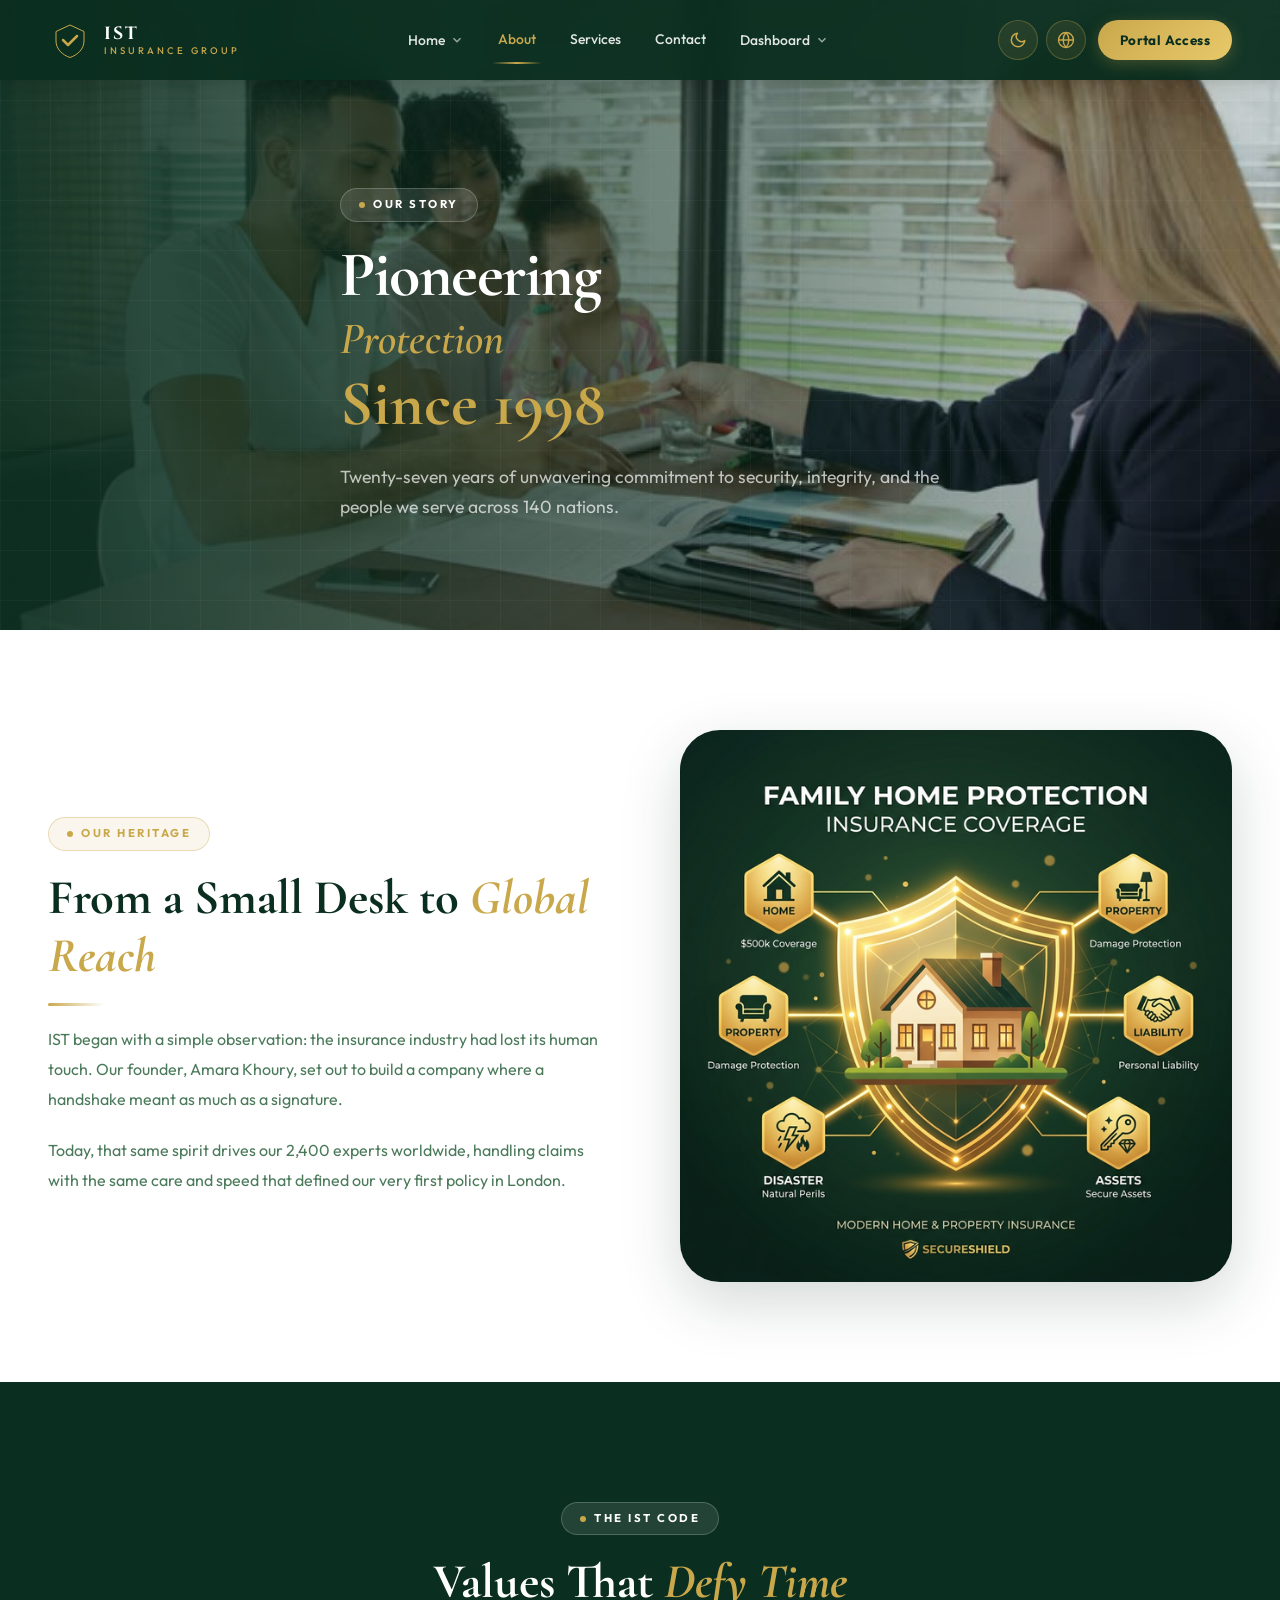
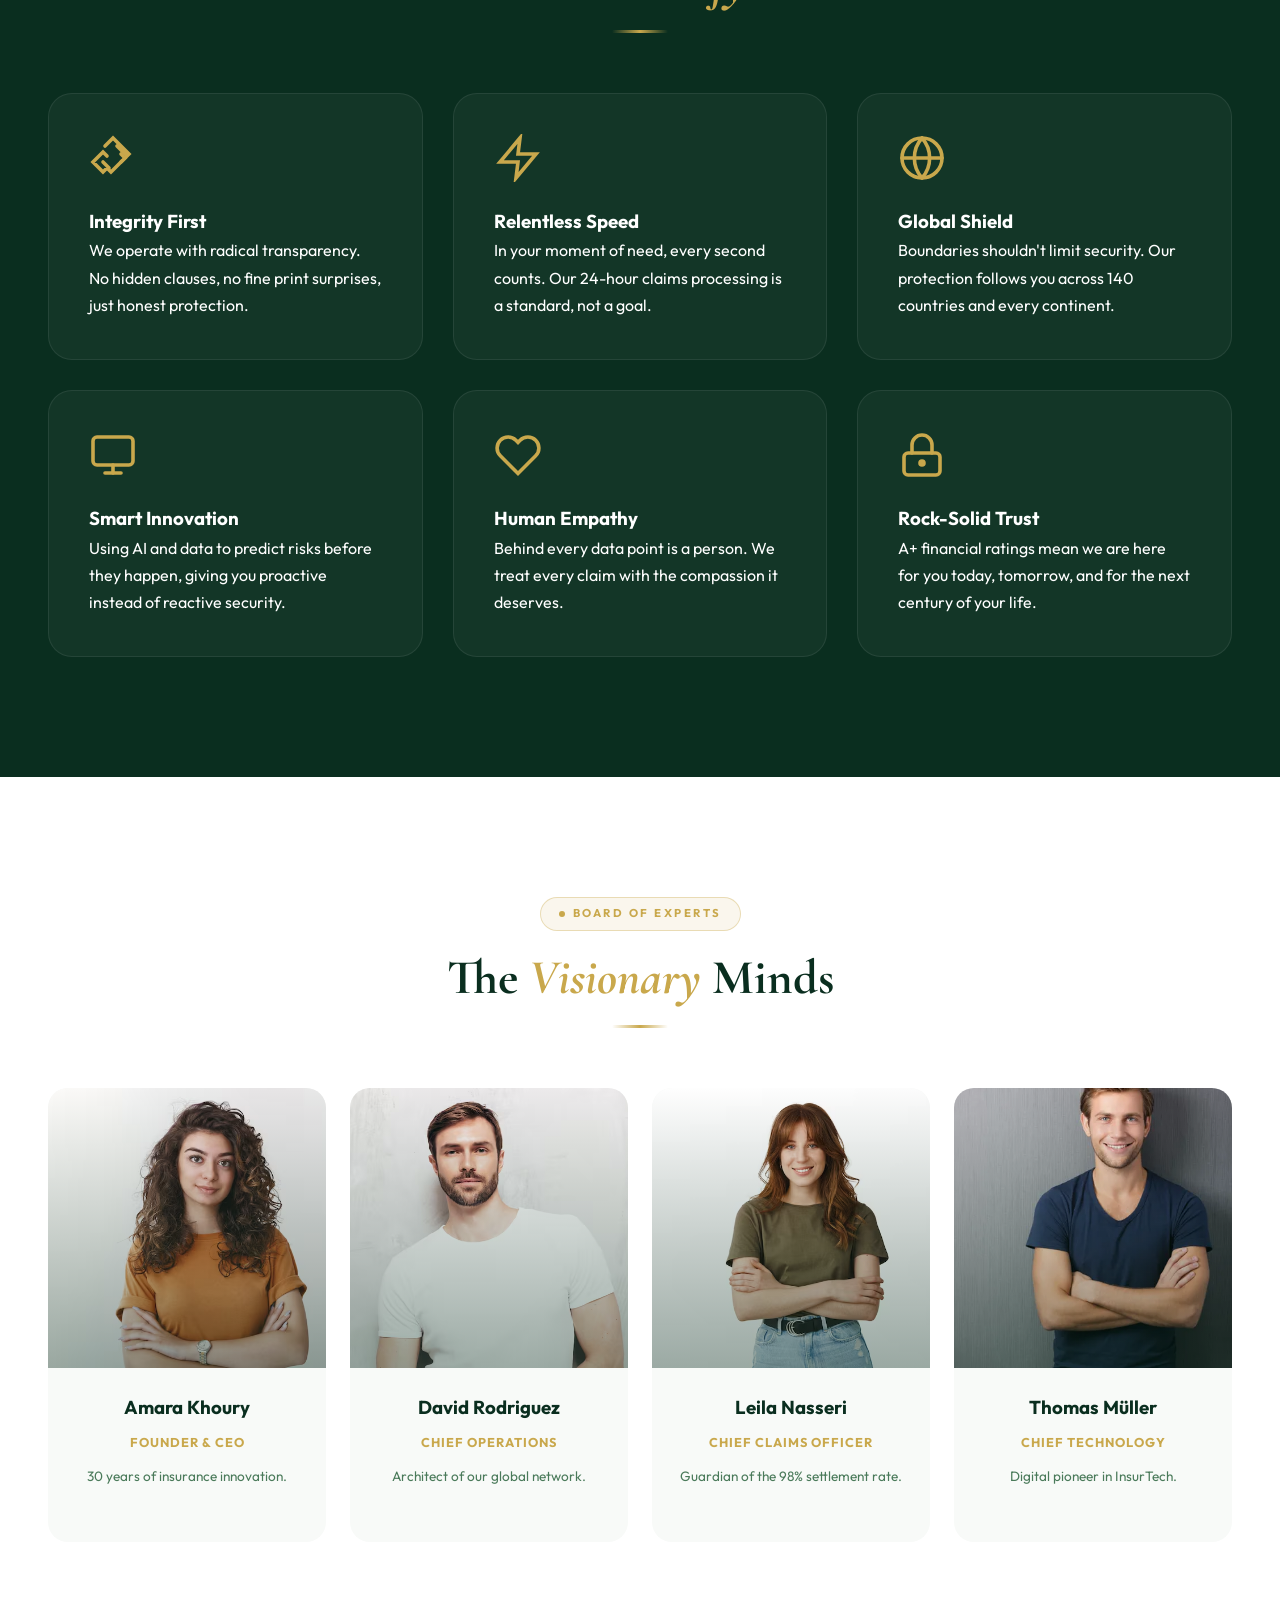
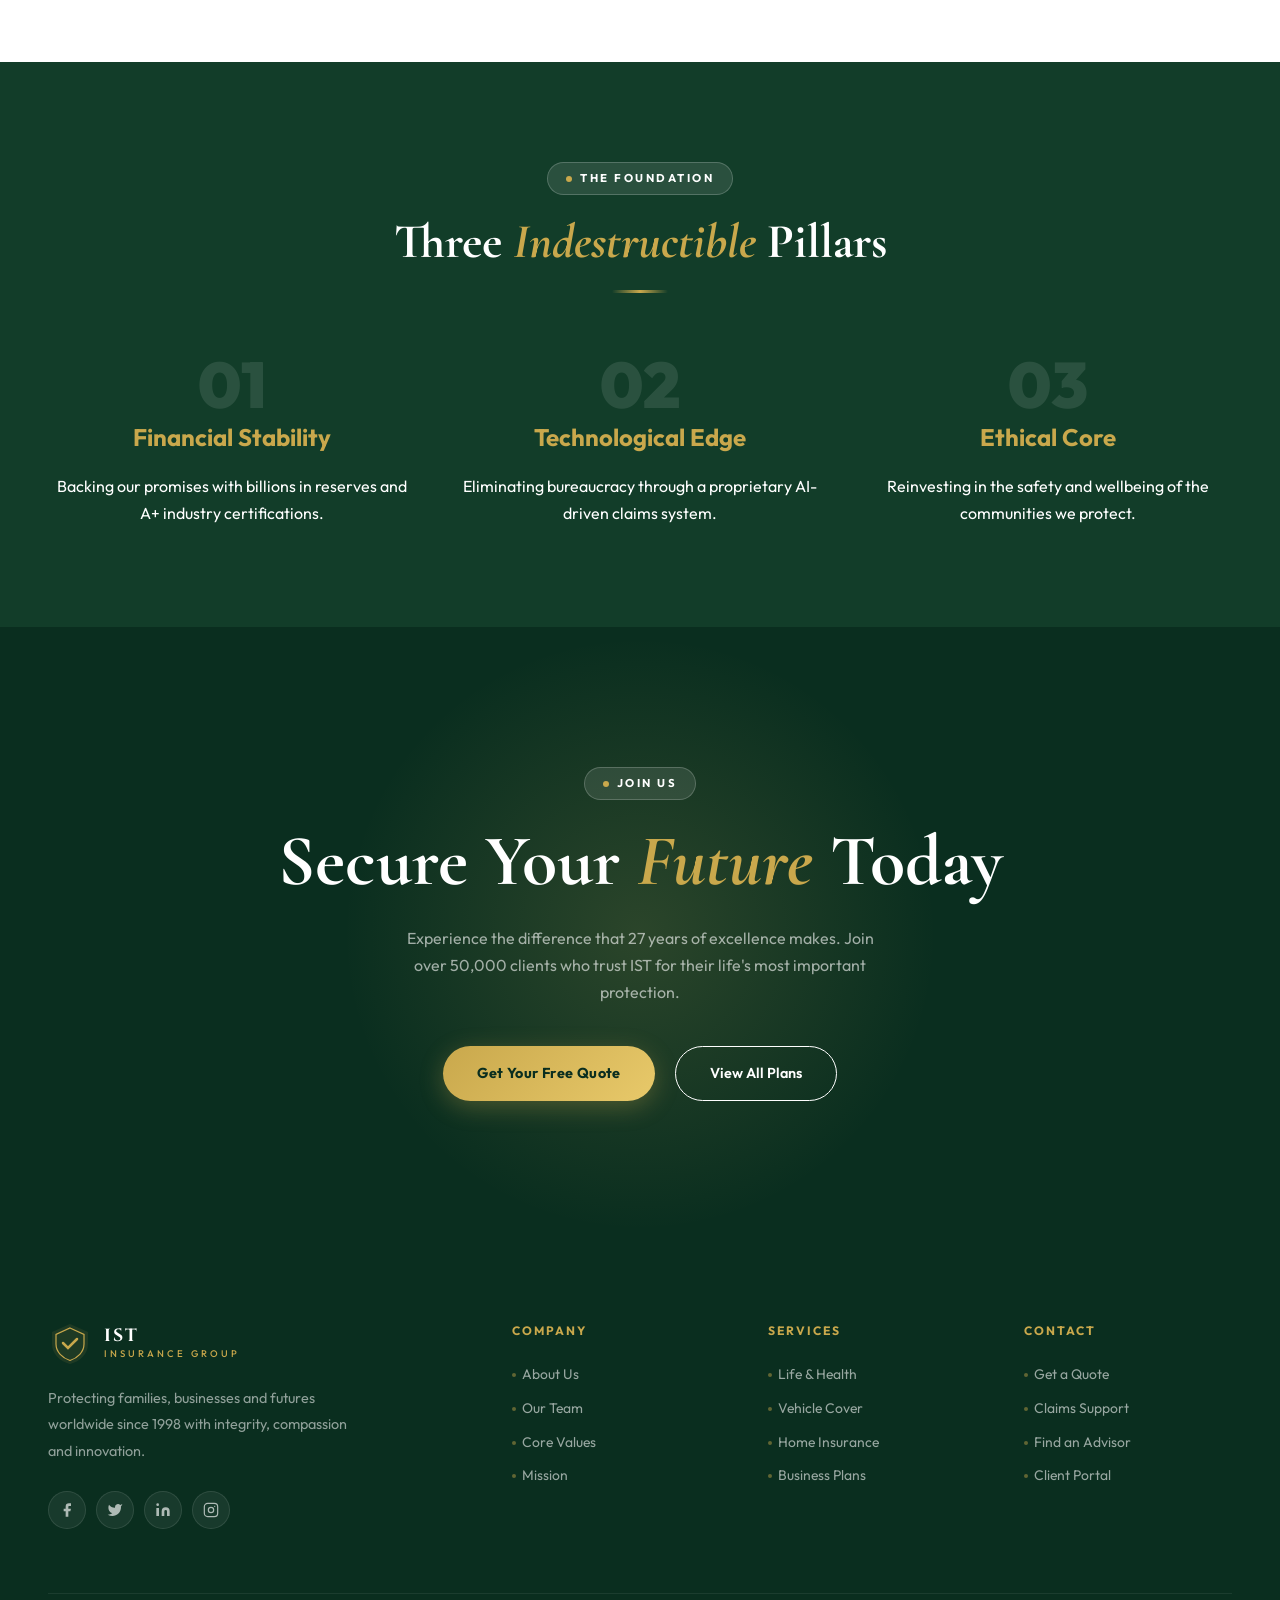
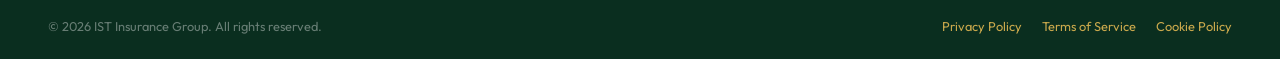
==== commit 72ab77ac: "gdffd" ====
--- a/about.html
+++ b/about.html
@@ -28,18 +28,7 @@
     </div>
 </section>
 
-<!-- 2. MANIFESTO SECTION -->
-<section class="abt-manifesto section" id="manifesto">
-    <div class="container">
-        <div class="reveal">
-            <div class="section-badge" style="margin-bottom:30px">Our Manifesto</div>
-            <p class="manifesto-text">"We believe insurance isn't just about managing risk; it's about providing the freedom to live without fear."</p>
-            <div class="gold-line" style="margin:40px auto 0;width:100px"></div>
-        </div>
-    </div>
-</section>
-
-<!-- 3. HERITAGE / STORY SECTION -->
+<!-- 2. HERITAGE / STORY SECTION -->
 <section class="abt-heritage section" id="heritage">
     <div class="container">
         <div class="heritage-grid">
@@ -57,7 +46,7 @@
     </div>
 </section>
 
-<!-- 4. CORE VALUES SECTION -->
+<!-- 3. CORE VALUES SECTION -->
 <section class="abt-values section" id="values">
     <div class="container">
         <div class="text-center">
@@ -100,45 +89,7 @@
     </div>
 </section>
 
-<!-- 5. GLOBAL IMPACT SECTION -->
-<section class="abt-global section" id="global">
-    <div class="container">
-        <div class="global-grid-abt">
-            <div class="reveal-left">
-                <div class="section-badge">Global Footprint</div>
-                <h1 style="font-family:var(--ff-display);font-size:3.5rem;color:var(--forest);font-weight:900">140+</h1>
-                <h2 class="section-title" style="margin-top:-10px">Nations <span class="accent">Under One Shield</span></h2>
-                <div class="gold-line"></div>
-                <p class="section-subtitle">Our network of 62 regional offices ensures that localized expertise is always available, providing cultural context and regulatory precision wherever you operate.</p>
-            </div>
-            <div class="reveal-right delay-2">
-                <div style="background:var(--forest);border-radius:30px;padding:40px;color:#fff">
-                    <h3 style="font-family:var(--ff-display);margin-bottom:20px;color:var(--gold)">Our Infrastructure</h3>
-                    <div style="display:grid;grid-template-columns:1fr 1fr;gap:20px">
-                        <div style="background:rgba(255,255,255,0.05);padding:20px;border-radius:15px">
-                            <strong style="display:block;font-size:1.5rem">380+</strong>
-                            <span style="font-size:0.8rem;opacity:0.6">Legal Partners</span>
-                        </div>
-                        <div style="background:rgba(255,255,255,0.05);padding:20px;border-radius:15px">
-                            <strong style="display:block;font-size:1.5rem">2,400+</strong>
-                            <span style="font-size:0.8rem;opacity:0.6">Claims Experts</span>
-                        </div>
-                        <div style="background:rgba(255,255,255,0.05);padding:20px;border-radius:15px">
-                            <strong style="display:block;font-size:1.5rem">18hrs</strong>
-                            <span style="font-size:0.8rem;opacity:0.6">Avg Resolution</span>
-                        </div>
-                        <div style="background:rgba(255,255,255,0.05);padding:20px;border-radius:15px">
-                            <strong style="display:block;font-size:1.5rem">A+</strong>
-                            <span style="font-size:0.8rem;opacity:0.6">Financial Rating</span>
-                        </div>
-                    </div>
-                </div>
-            </div>
-        </div>
-    </div>
-</section>
-
-<!-- 6. LEADERSHIP TEAM SECTION -->
+<!-- 4. LEADERSHIP TEAM SECTION -->
 <section class="abt-leadership section" id="leadership">
     <div class="container">
         <div class="text-center">
@@ -183,7 +134,7 @@
     </div>
 </section>
 
-<!-- 7. OUR PILLARS SECTION -->
+<!-- 5. OUR PILLARS SECTION -->
 <section class="abt-pillars section" id="pillars">
     <div class="container">
         <div class="text-center">
@@ -211,72 +162,7 @@
     </div>
 </section>
 
-<!-- 8. INNOVATION HUB SECTION -->
-<section class="abt-innovation section" id="innovation">
-    <div class="container">
-        <div class="innov-box reveal">
-            <div style="flex:1">
-                <div class="section-badge" style="background:rgba(232, 201, 106, 0.1);color:var(--gold)">InsurTech 2026</div>
-                <h2 class="section-title section-title-light">The Future is <span class="accent">Paperless</span></h2>
-                <div class="gold-line"></div>
-                <p style="color:rgba(255,255,255,0.6);margin-top:20px;line-height:1.8">Our IST Digital Platform isn't just an app — it's a revolutionary way to handle coverage. No more waiting, no more confusing forms. Just instant, transparent protection at your fingertips.</p>
-                <div style="display:flex;gap:20px;margin-top:30px">
-                    <span style="display:flex;align-items:center;gap:10px"><span data-icon="check" style="color:var(--gold)"></span>AI Claims</span>
-                    <span style="display:flex;align-items:center;gap:10px"><span data-icon="check" style="color:var(--gold)"></span>Instant Quotes</span>
-                    <span style="display:flex;align-items:center;gap:10px"><span data-icon="check" style="color:var(--gold)"></span>Crypto Secure</span>
-                </div>
-            </div>
-            <div style="flex:0 0 300px;text-align:center">
-                <div style="width:200px;height:200px;background:var(--gold);border-radius:50%;margin:0 auto;display:flex;align-items:center;justify-content:center;color:var(--forest)">
-                    <div data-icon="lightning" style="width:100px;height:100px"></div>
-                </div>
-            </div>
-        </div>
-    </div>
-</section>
-
-<!-- 9. SOCIAL RESPONSIBILITY SECTION -->
-<section class="abt-csr section" id="csr">
-    <div class="container">
-        <div class="reveal">
-            <div class="section-badge">Our Purpose</div>
-            <h2 class="section-title">Beyond the <span class="accent">Policy</span></h2>
-            <div class="gold-line"></div>
-        </div>
-        <div class="csr-grid">
-            <div class="reveal-left delay-1" style="background:#fff;padding:40px;border-radius:24px;border:1px solid rgba(0,0,0,0.05)">
-                <h3 style="color:var(--forest);margin-bottom:15px">The IST Foundation</h3>
-                <p style="color:var(--text-mid);line-height:1.75">Every year, 5% of our net profit is donated to climate resilience and community safety programs, helping those most vulnerable to life's shifts.</p>
-            </div>
-            <div class="reveal-right delay-2" style="background:#fff;padding:40px;border-radius:24px;border:1px solid rgba(0,0,0,0.05)">
-                <h3 style="color:var(--forest);margin-bottom:15px">Sustainable Protection</h3>
-                <p style="color:var(--text-mid);line-height:1.75">IST is committed to being Net Zero by 2030, ensuring that the future we protect is a sustainable one for all generations.</p>
-            </div>
-        </div>
-    </div>
-</section>
-
-<!-- 10. PARTNERS SECTION -->
-<section class="abt-partners section" id="partners">
-    <div class="container">
-        <div class="text-center reveal">
-            <div class="section-badge">Our Ecosystem</div>
-            <h2 class="section-title">Backed by <span class="accent">Global Titans</span></h2>
-            <div class="gold-line"></div>
-        </div>
-        <div class="partner-wrap reveal delay-1">
-            <div style="padding:20px;border:1px solid rgba(0,0,0,0.05);border-radius:15px;font-weight:900;opacity:0.4;font-size:1.2rem;letter-spacing:2px">GLOBAL BANK</div>
-            <div style="padding:20px;border:1px solid rgba(0,0,0,0.05);border-radius:15px;font-weight:900;opacity:0.4;font-size:1.2rem;letter-spacing:2px">TERRA LEGAL</div>
-            <div style="padding:20px;border:1px solid rgba(0,0,0,0.05);border-radius:15px;font-weight:900;opacity:0.4;font-size:1.2rem;letter-spacing:2px">AUTO NOVA</div>
-            <div style="padding:20px;border:1px solid rgba(0,0,0,0.05);border-radius:15px;font-weight:900;opacity:0.4;font-size:1.2rem;letter-spacing:2px">WORLD HEALTH</div>
-            <div style="padding:20px;border:1px solid rgba(0,0,0,0.05);border-radius:15px;font-weight:900;opacity:0.4;font-size:1.2rem;letter-spacing:2px">FINANCE GROUP</div>
-        </div>
-    </div>
-</section>
-
-
-
-<!-- 12. FINAL CTA SECTION -->
+<!-- 6. FINAL CTA SECTION -->
 <section class="abt-cta section" id="join">
     <div class="cta-glow"></div>
     <div class="container reveal">
